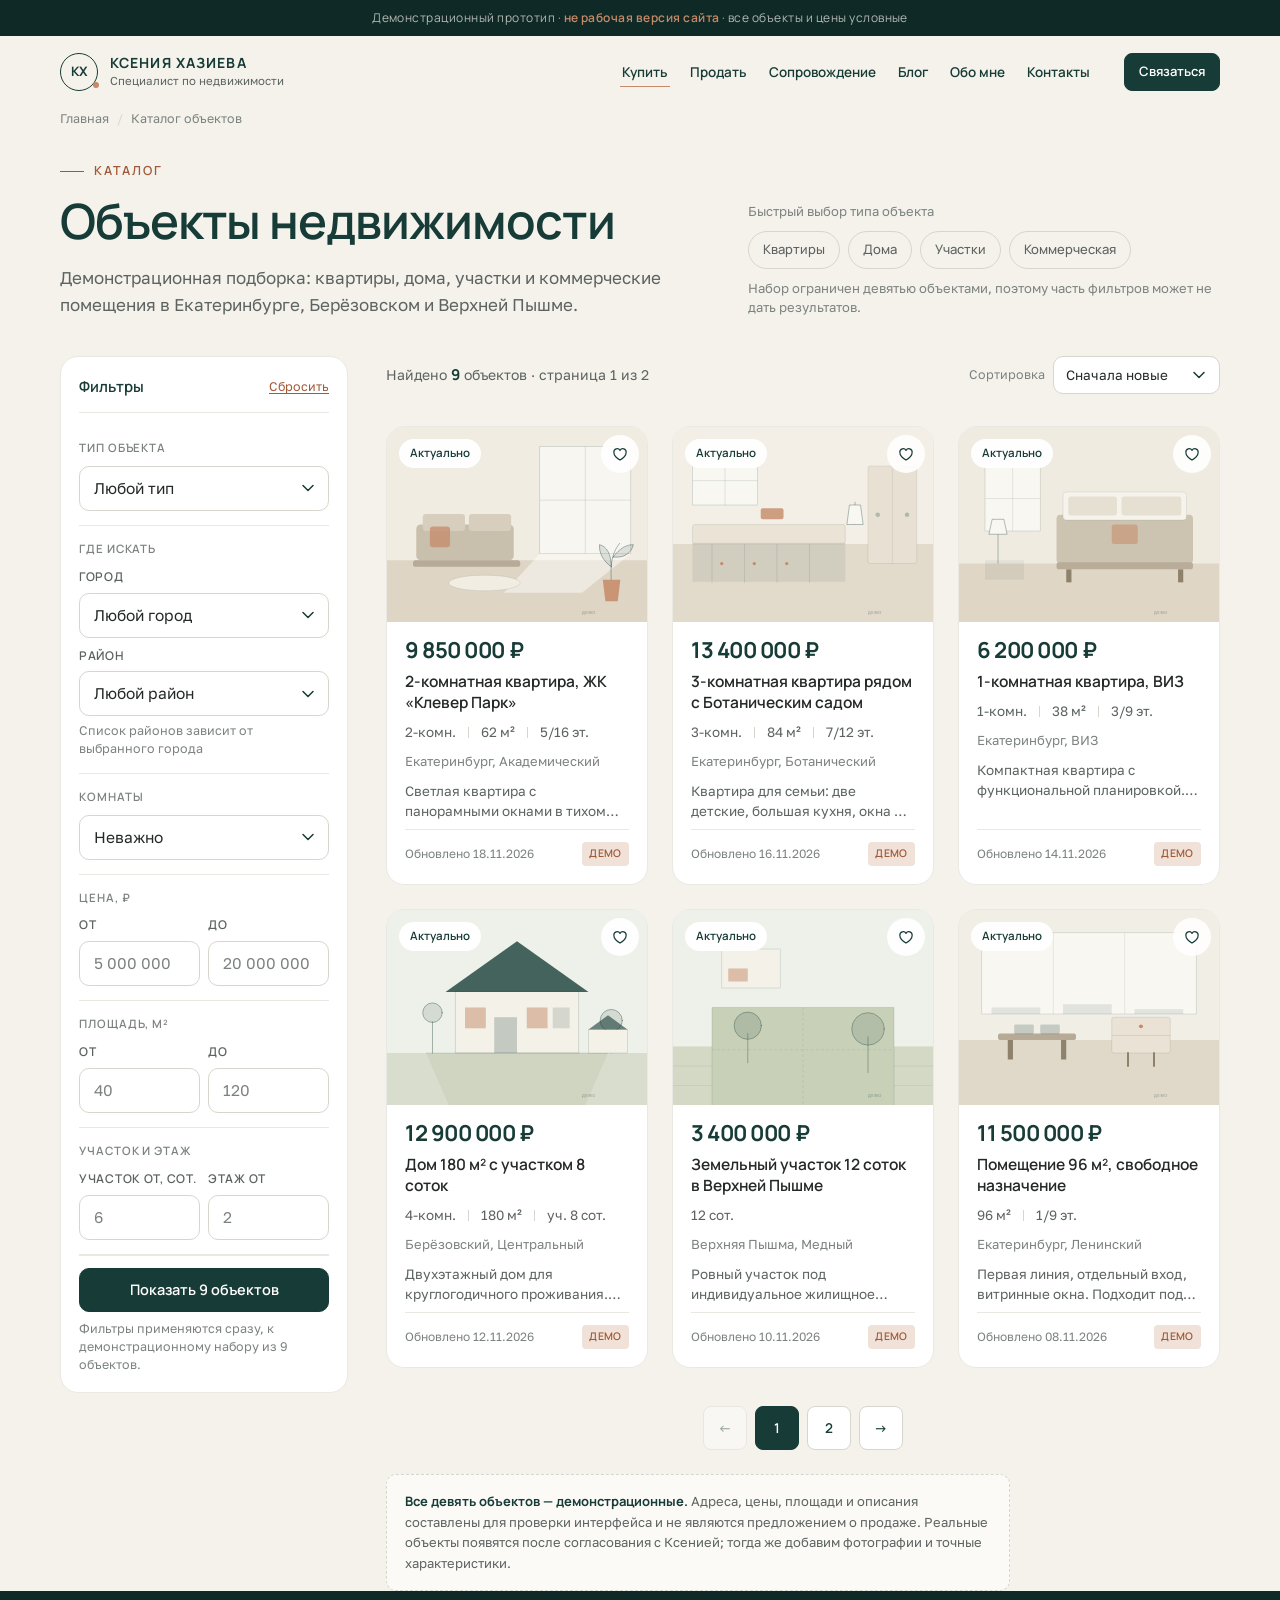
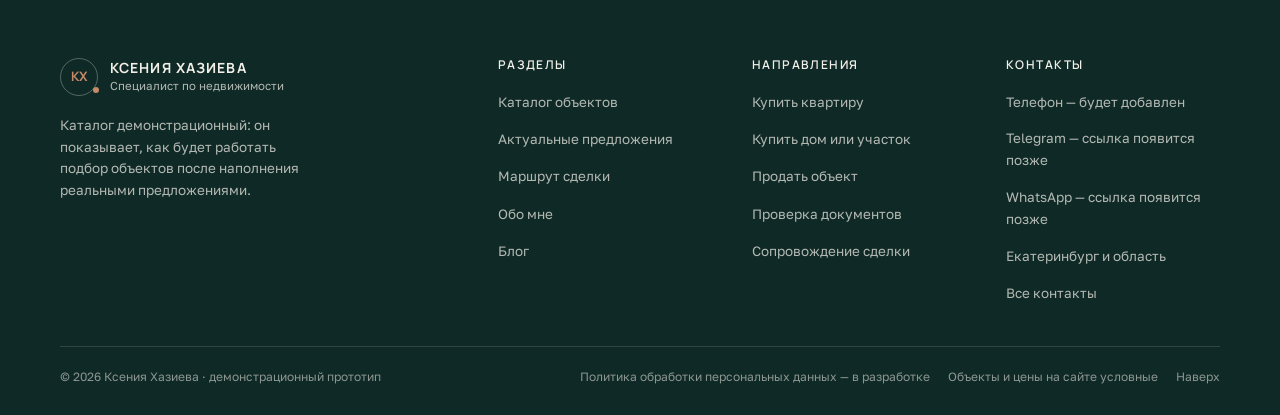
==== prototype/catalog.html @ dd0fcff7 "Add files via upload" ====
<!DOCTYPE html>
<html lang="ru">
<head>
  <meta charset="utf-8">
  <meta name="viewport" content="width=device-width, initial-scale=1">
  <meta name="robots" content="noindex, nofollow">
  <title>Каталог объектов — Ксения Хазиева | Демонстрационный прототип</title>
  <meta name="description" content="Демонстрационный каталог объектов недвижимости в Екатеринбурге и области: фильтры по типу, городу, району, комнатам, цене и площади. Все объекты — примеры.">
  <meta name="theme-color" content="#173B36">
  <link rel="preconnect" href="https://fonts.googleapis.com">
  <link rel="preconnect" href="https://fonts.gstatic.com" crossorigin>
  <link href="https://fonts.googleapis.com/css2?family=Golos+Text:wght@400;500;600&family=Manrope:wght@500;600;700;800&display=swap" rel="stylesheet">
  <link rel="stylesheet" href="assets/css/tokens.css">
  <link rel="stylesheet" href="assets/css/site.css">
</head>
<body>
  <a class="skip-link" href="#main">Перейти к содержимому</a>

  <div class="proto-bar">
    Демонстрационный прототип · <strong>не рабочая версия сайта</strong> · все объекты и цены условные
  </div>

  <header class="site-header" data-header>
    <div class="container header__inner">
      <a class="brand" href="index.html" aria-label="Ксения Хазиева — на главную">
        <span class="brand__mark" aria-hidden="true">КХ</span>
        <span>
          <span class="brand__name">Ксения Хазиева</span>
          <span class="brand__role">Специалист по недвижимости</span>
        </span>
      </a>

      <nav class="nav" aria-label="Основная навигация">
        <a class="nav__link" href="catalog.html" aria-current="page">Купить</a>
        <a class="nav__link" href="index.html#sell">Продать</a>
        <a class="nav__link" href="index.html#route">Сопровождение</a>
        <a class="nav__link" href="index.html#blog">Блог</a>
        <a class="nav__link" href="index.html#about">Обо мне</a>
        <a class="nav__link" href="index.html#contacts">Контакты</a>
      </nav>

      <div class="header__actions">
        <button class="btn btn--sm" type="button" data-open-dialog="dialog-consult">Связаться</button>
        <button class="icon-btn burger" type="button" data-open-menu aria-expanded="false"
                aria-controls="mobile-menu" aria-label="Открыть меню">
          <span class="burger__lines" aria-hidden="true"><span></span><span></span><span></span></span>
        </button>
      </div>
    </div>
  </header>

  <main id="main">
    <div class="container">
      <nav aria-label="Хлебные крошки">
        <ol class="breadcrumbs">
          <li><a href="index.html">Главная</a></li>
          <li><span aria-current="page">Каталог объектов</span></li>
        </ol>
      </nav>

      <div class="page-head" id="catalog-top">
        <div class="page-head__grid">
          <div>
            <p class="kicker">Каталог</p>
            <h1 class="h1 page-head__title">Объекты недвижимости</h1>
            <p class="lead" style="margin-top: 16px;">
              Демонстрационная подборка: квартиры, дома, участки и коммерческие помещения
              в Екатеринбурге, Берёзовском и Верхней Пышме.
            </p>
          </div>

          <div class="page-head__aside">
            <p class="tiny">Быстрый выбор типа объекта</p>
            <div class="city-chips">
              <button class="chip" type="button" data-quick-type="apartment" aria-pressed="false">Квартиры</button>
              <button class="chip" type="button" data-quick-type="house" aria-pressed="false">Дома</button>
              <button class="chip" type="button" data-quick-type="land" aria-pressed="false">Участки</button>
              <button class="chip" type="button" data-quick-type="commercial" aria-pressed="false">Коммерческая</button>
            </div>
            <p class="tiny">
              Набор ограничен девятью объектами, поэтому часть фильтров может не дать результатов.
            </p>
          </div>
        </div>
      </div>

      <div class="catalog">
        <dialog class="filters" id="filters" aria-labelledby="filters-title">
          <div class="filters__head">
            <p class="filters__title" id="filters-title">Фильтры</p>
            <div class="row-16" style="gap: 12px;">
              <button class="filters__reset" type="button" data-reset-filters>Сбросить</button>
              <button class="icon-btn filters-toggle" type="button" data-close-filters
                      aria-label="Закрыть фильтры">
                <span data-icon="close"></span>
              </button>
            </div>
          </div>

          <div class="filters__group" role="group" aria-labelledby="f-group-type">
            <p class="filters__legend" id="f-group-type">Тип объекта</p>
            <div class="field">
              <label class="field__label sr-only" for="f-type">Тип объекта</label>
              <select class="field__control" id="f-type" name="type">
                <option value="">Любой тип</option>
                <option value="apartment">Квартира</option>
                <option value="house">Дом, коттедж</option>
                <option value="land">Земельный участок</option>
                <option value="commercial">Коммерческая</option>
              </select>
            </div>
          </div>

          <div class="filters__group" role="group" aria-labelledby="f-group-place">
            <p class="filters__legend" id="f-group-place">Где искать</p>
            <div class="field">
              <label class="field__label" for="f-city">Город</label>
              <select class="field__control" id="f-city" name="city">
                <option value="">Любой город</option>
                <option value="ekb">Екатеринбург</option>
                <option value="berez">Берёзовский</option>
                <option value="vpyshma">Верхняя Пышма</option>
              </select>
            </div>
            <div class="field">
              <label class="field__label" for="f-district">Район</label>
              <select class="field__control" id="f-district" name="district">
                <option value="">Любой район</option>
                <option value="Академический">Академический</option>
                <option value="Ботанический">Ботанический</option>
                <option value="ВИЗ">ВИЗ</option>
                <option value="Октябрьский">Октябрьский</option>
                <option value="Чкаловский">Чкаловский</option>
              </select>
              <p class="field__hint">Список районов зависит от выбранного города</p>
            </div>
          </div>

          <div class="filters__group" role="group" aria-labelledby="f-group-rooms">
            <p class="filters__legend" id="f-group-rooms">Комнаты</p>
            <div class="field">
              <label class="field__label sr-only" for="f-rooms">Количество комнат</label>
              <select class="field__control" id="f-rooms" name="rooms">
                <option value="">Неважно</option>
                <option value="1">1 комната</option>
                <option value="2">2 комнаты</option>
                <option value="3">3 комнаты</option>
                <option value="4+">4 и больше</option>
              </select>
            </div>
          </div>

          <div class="filters__group" role="group" aria-labelledby="f-group-price">
            <p class="filters__legend" id="f-group-price">Цена, ₽</p>
            <div class="filters__row">
              <div class="field">
                <label class="field__label" for="f-price-min">От</label>
                <input class="field__control" id="f-price-min" name="price-min" type="text"
                       inputmode="numeric" placeholder="5 000 000" autocomplete="off">
              </div>
              <div class="field">
                <label class="field__label" for="f-price-max">До</label>
                <input class="field__control" id="f-price-max" name="price-max" type="text"
                       inputmode="numeric" placeholder="20 000 000" autocomplete="off">
              </div>
            </div>
          </div>

          <div class="filters__group" role="group" aria-labelledby="f-group-area">
            <p class="filters__legend" id="f-group-area">Площадь, м²</p>
            <div class="filters__row">
              <div class="field">
                <label class="field__label" for="f-area-min">От</label>
                <input class="field__control" id="f-area-min" name="area-min" type="text"
                       inputmode="numeric" placeholder="40" autocomplete="off">
              </div>
              <div class="field">
                <label class="field__label" for="f-area-max">До</label>
                <input class="field__control" id="f-area-max" name="area-max" type="text"
                       inputmode="numeric" placeholder="120" autocomplete="off">
              </div>
            </div>
          </div>

          <div class="filters__group" role="group" aria-labelledby="f-group-extra">
            <p class="filters__legend" id="f-group-extra">Участок и этаж</p>
            <div class="filters__row">
              <div class="field">
                <label class="field__label" for="f-plot-min">Участок от, сот.</label>
                <input class="field__control" id="f-plot-min" name="plot-min" type="text"
                       inputmode="numeric" placeholder="6" autocomplete="off">
              </div>
              <div class="field">
                <label class="field__label" for="f-floor-min">Этаж от</label>
                <input class="field__control" id="f-floor-min" name="floor-min" type="text"
                       inputmode="numeric" placeholder="2" autocomplete="off">
              </div>
            </div>
          </div>

          <div class="filters__foot">
            <button class="btn btn--block" type="button" id="filters-submit">Показать объекты</button>
            <p class="field__hint">
              Фильтры применяются сразу, к демонстрационному набору из 9 объектов.
            </p>
          </div>
        </dialog>

        <div>
          <div class="results-bar">
            <p class="results-bar__count" id="catalog-count" role="status" aria-live="polite">
              Подбираем объекты по демонстрационной базе
            </p>
            <div class="results-bar__tools">
              <button class="btn btn--ghost btn--sm filters-toggle" type="button" data-open-filters>
                <span data-icon="sliders"></span>
                Фильтры
              </button>
              <div class="sort">
                <label for="catalog-sort">Сортировка</label>
                <select class="field__control" id="catalog-sort">
                  <option value="new">Сначала новые</option>
                  <option value="cheap">Сначала дешевле</option>
                  <option value="expensive">Сначала дороже</option>
                  <option value="area">По площади</option>
                </select>
              </div>
            </div>
          </div>

          <div class="active-filters" id="active-filters" hidden></div>

          <noscript>
            <p class="catalog-note" style="margin-top: 0; margin-bottom: var(--sp-4);">
              Для фильтров, сортировки, пагинации и избранного нужен JavaScript:
              без него подборка объектов не отображается. Демонстрационные объекты
              перечислены в разделе «Актуальные предложения» на главной странице.
            </p>
          </noscript>

          <div class="catalog__grid" id="catalog-grid"></div>

          <nav class="pagination" id="catalog-pagination" aria-label="Страницы каталога" hidden></nav>

          <p class="catalog-note">
            <strong>Все девять объектов — демонстрационные.</strong>
            Адреса, цены, площади и описания составлены для проверки интерфейса и не являются
            предложением о продаже. Реальные объекты появятся после согласования с Ксенией;
            тогда же добавим фотографии и точные характеристики.
          </p>
        </div>
      </div>
    </div>
  </main>

  <footer class="site-footer">
    <div class="container">
      <div class="footer__grid">
        <div class="footer__brand">
          <a class="brand" href="index.html" aria-label="Ксения Хазиева — на главную">
            <span class="brand__mark" aria-hidden="true">КХ</span>
            <span>
              <span class="brand__name">Ксения Хазиева</span>
              <span class="brand__role">Специалист по недвижимости</span>
            </span>
          </a>
          <p class="footer__tagline">
            Каталог демонстрационный: он показывает, как будет работать подбор
            объектов после наполнения реальными предложениями.
          </p>
        </div>

        <div>
          <p class="footer__title">Разделы</p>
          <ul class="footer__list">
            <li><a href="catalog.html">Каталог объектов</a></li>
            <li><a href="index.html#actual">Актуальные предложения</a></li>
            <li><a href="index.html#route">Маршрут сделки</a></li>
            <li><a href="index.html#about">Обо мне</a></li>
            <li><a href="index.html#blog">Блог</a></li>
          </ul>
        </div>

        <div>
          <p class="footer__title">Направления</p>
          <ul class="footer__list">
            <li><a href="catalog.html">Купить квартиру</a></li>
            <li><a href="catalog.html">Купить дом или участок</a></li>
            <li><a href="index.html#sell">Продать объект</a></li>
            <li><a href="index.html#route">Проверка документов</a></li>
            <li><a href="index.html#route">Сопровождение сделки</a></li>
          </ul>
        </div>

        <div>
          <p class="footer__title">Контакты</p>
          <ul class="footer__list">
            <li><span>Телефон — будет добавлен</span></li>
            <li><span>Telegram — ссылка появится позже</span></li>
            <li><span>WhatsApp — ссылка появится позже</span></li>
            <li><span>Екатеринбург и область</span></li>
            <li><a href="index.html#contacts">Все контакты</a></li>
          </ul>
        </div>
      </div>

      <div class="footer__bottom">
        <p>© 2026 Ксения Хазиева · демонстрационный прототип</p>
        <div class="footer__legal">
          <span>Политика обработки персональных данных — в разработке</span>
          <span>Объекты и цены на сайте условные</span>
          <a href="#main">Наверх</a>
        </div>
      </div>
    </div>
  </footer>

  <div class="drawer" id="mobile-menu" hidden>
    <div class="drawer__head">
      <a class="brand" href="index.html" aria-label="Ксения Хазиева — на главную">
        <span class="brand__mark" aria-hidden="true">КХ</span>
        <span>
          <span class="brand__name">Ксения Хазиева</span>
          <span class="brand__role">Специалист по недвижимости</span>
        </span>
      </a>
      <button class="icon-btn" type="button" data-close-menu aria-label="Закрыть меню">
        <span data-icon="close"></span>
      </button>
    </div>

    <nav class="drawer__nav" aria-label="Меню на телефоне">
      <a class="drawer__link" href="catalog.html" aria-current="page">Купить</a>
      <a class="drawer__link" href="index.html#sell">Продать</a>
      <a class="drawer__link" href="index.html#route">Сопровождение</a>
      <a class="drawer__link" href="index.html#blog">Блог</a>
      <a class="drawer__link" href="index.html#about">Обо мне</a>
      <a class="drawer__link" href="index.html#contacts">Контакты</a>
    </nav>

    <div class="drawer__foot">
      <button class="btn btn--block" type="button" data-open-dialog="dialog-consult">
        Оставить заявку
      </button>
      <p class="drawer__note">Демонстрационный прототип · заявки не отправляются</p>
    </div>
  </div>

  <dialog class="dialog" id="dialog-consult" aria-labelledby="catalog-dialog-title">
    <div class="dialog__panel">
      <div class="dialog__head">
        <div>
          <p class="kicker">Заявка</p>
          <h2 class="h3" id="catalog-dialog-title">Помочь с подбором?</h2>
        </div>
        <button class="icon-btn dialog__close" type="button" data-close-dialog aria-label="Закрыть окно">
          <span data-icon="close"></span>
        </button>
      </div>

      <form class="dialog__body" data-demo-form>
        <div class="field">
          <label class="field__label" for="c-name">Как к вам обращаться</label>
          <input class="field__control" id="c-name" name="name" type="text"
                 minlength="2" required placeholder="Имя" autocomplete="given-name">
          <p class="field__error" hidden></p>
        </div>

        <div class="field">
          <label class="field__label" for="c-phone">Телефон</label>
          <input class="field__control" id="c-phone" name="phone" type="tel"
                 required placeholder="+7 (___) ___-__-__" autocomplete="tel">
          <p class="field__error" hidden></p>
        </div>

        <div class="field">
          <label class="field__label" for="c-message">Запрос по объекту</label>
          <textarea class="field__control" id="c-message" name="message" style="min-height: 84px;"
                    placeholder="Например: расскажите подробнее про объект L-104"></textarea>
        </div>

        <div class="field">
          <label class="checkbox">
            <input type="checkbox" name="consent" required>
            <span>Согласен(-на) на обработку персональных данных. В рабочей версии здесь появится ссылка на политику обработки.</span>
          </label>
          <p class="field__error" hidden></p>
        </div>

        <div class="form-result" data-form-result hidden></div>

        <div class="dialog__foot">
          <button class="btn" type="submit">Отправить заявку</button>
          <button class="btn btn--ghost" type="button" data-close-dialog>Отмена</button>
        </div>

        <p class="tiny">
          Демонстрационная форма: данные не отправляются и не сохраняются,
          проверка полей работает только в браузере.
        </p>
      </form>
    </div>
  </dialog>

  <div class="toast" id="toast" role="status" aria-live="polite"></div>

  <script src="assets/js/data.js" defer></script>
  <script src="assets/js/icons.js" defer></script>
  <script src="assets/js/app.js" defer></script>
</body>
</html>
---- prototype/assets/css/tokens.css ----
/* =============================================================================
   ДИЗАЙН-ТОКЕНЫ — персональный сайт Ксении Хазиевой
   Единственный источник значений для цвета, типографики, ритма, радиусов,
   теней и движения. Компоненты (site.css) не содержат «магических» значений.
   ========================================================================== */
:root {
  /* ---------- Палитра: бренд ---------- */
  --c-green-900: #0f2a26;
  --c-green-800: #173b36;      /* навигация, заголовки, основные кнопки */
  --c-green-700: #1e4a43;
  --c-green-600: #2c5f56;      /* hover на тёмном */
  --c-milk: #f5f2ec;           /* основной фон */
  --c-white: #ffffff;
  --c-surface: #fbfaf7;        /* альтернативная поверхность */
  --c-terracotta: #c68a68;     /* акцент-графика, крупные цифры, маркеры */
  --c-terracotta-ink: #a05a38; /* акцентный ТЕКСТ (AA 4.5:1) */
  --c-terracotta-soft: #f0e2d8;/* подложка акцента */
  --c-graphite: #242927;       /* основной текст */

  /* ---------- Текст ---------- */
  --c-text: var(--c-graphite);
  --c-text-muted: #5c6360;
  --c-text-soft: #7c837f;
  --c-text-on-dark: #f2efe9;
  --c-text-on-dark-muted: rgba(242, 239, 233, 0.72);

  /* ---------- Линии и служебные ---------- */
  --c-line: #e9e8e3;
  --c-line-strong: #d7d5cc;
  --c-success: #2f6b52;
  --c-success-soft: #e4efe9;
  --c-warning: #8a6516;
  --c-warning-soft: #f6edd9;
  --c-danger: #a4322b;
  --c-danger-soft: #f6e3e0;
  --c-info-soft: #e8eeec;

  /* ---------- Прозрачные слои ---------- */
  --c-green-a08: rgba(23, 59, 54, 0.08);
  --c-green-a14: rgba(23, 59, 54, 0.14);
  --c-green-a60: rgba(23, 59, 54, 0.6);
  --overlay: rgba(15, 42, 38, 0.55);
  --overlay-soft: rgba(15, 42, 38, 0.28);

  /* ---------- Типографика ---------- */
  --font-display: "Manrope", "Segoe UI", system-ui, -apple-system, sans-serif;
  --font-text: "Golos Text", "Segoe UI", system-ui, -apple-system, sans-serif;

  --fs-display: clamp(36px, 5.2vw, 66px);
  --fs-h1: clamp(32px, 3.8vw, 52px);
  --fs-h2: clamp(26px, 3.1vw, 42px);
  --fs-h3: clamp(19px, 1.9vw, 25px);
  --fs-h4: clamp(17px, 1.3vw, 19px);
  --fs-lead: clamp(17px, 1.25vw, 20px);
  --fs-body: 17px;
  --fs-sm: 15px;
  --fs-xs: 13px;
  --fs-kicker: 12.5px;

  --lh-tight: 1.06;
  --lh-heading: 1.16;
  --lh-snug: 1.35;
  --lh-body: 1.65;

  --ls-display: -0.03em;
  --ls-heading: -0.02em;
  --ls-kicker: 0.14em;
  --ls-brand: 0.08em;

  /* ---------- Ритм (шаг 4px) ---------- */
  --sp-1: 4px;
  --sp-2: 8px;
  --sp-3: 12px;
  --sp-4: 16px;
  --sp-5: 20px;
  --sp-6: 24px;
  --sp-8: 32px;
  --sp-10: 40px;
  --sp-12: 48px;
  --sp-16: 64px;
  --sp-20: 80px;
  --sp-24: 96px;

  --section-y: clamp(64px, 7.5vw, 120px);
  --gap-grid: clamp(16px, 2vw, 24px);
  --container-max: 1240px;
  --container-pad: clamp(20px, 5vw, 40px);
  --measure: 62ch;

  /* ---------- Радиусы ---------- */
  --r-xs: 4px;
  --r-sm: 8px;
  --r-md: 10px;
  --r-lg: 18px;
  --r-xl: 28px;
  --r-pill: 999px;

  /* ---------- Тени ---------- */
  --shadow-float: 0 24px 64px -36px rgba(23, 59, 54, 0.35);
  --shadow-card: 0 2px 0 0 var(--c-line);
  --shadow-dialog: 0 40px 120px -48px rgba(15, 42, 38, 0.55);

  /* ---------- Движение ---------- */
  --ease: cubic-bezier(0.22, 0.61, 0.36, 1);
  --dur-fast: 160ms;
  --dur-base: 240ms;
  --dur-slow: 420ms;

  /* ---------- Слои ---------- */
  --z-header: 100;
  --z-drawer: 200;
  --z-dialog: 300;
  --z-toast: 400;

  /* ---------- Служебное ---------- */
  --tap: 44px;
  --focus-ring: 0 0 0 2px var(--c-milk), 0 0 0 4px var(--c-terracotta-ink);
  --header-h: 72px;
}

/* Тёмная «зелёная» поверхность: локальное переопределение токенов,
   чтобы компоненты внутри автоматически получали верные цвета. */
.on-dark {
  --c-text: var(--c-text-on-dark);
  --c-text-muted: var(--c-text-on-dark-muted);
  --c-text-soft: rgba(242, 239, 233, 0.55);
  --c-line: rgba(242, 239, 233, 0.16);
  --c-line-strong: rgba(242, 239, 233, 0.28);
  --c-white: #173b36;
  --c-surface: #123230;
  --c-terracotta-ink: #e0a986;
  color: var(--c-text-on-dark);
}

@media (max-width: 860px) {
  :root {
    --header-h: 64px;
  }
}
---- prototype/assets/css/site.css ----
/* =============================================================================
   SITE — базовый слой, типографика, раскладка, хедер
   ========================================================================== */

*, *::before, *::after { box-sizing: border-box; }

html {
  -webkit-text-size-adjust: 100%;
  scroll-behavior: smooth;
  scroll-padding-top: calc(var(--header-h) + 24px);
}

body {
  margin: 0;
  font-family: var(--font-text);
  font-size: var(--fs-body);
  line-height: var(--lh-body);
  color: var(--c-text);
  background: var(--c-milk);
  -webkit-font-smoothing: antialiased;
  text-rendering: optimizeLegibility;
  overflow-x: hidden;
}

body.is-locked { overflow: hidden; }

img, svg, video { display: block; max-width: 100%; }
img { height: auto; }
figure { margin: 0; }

h1, h2, h3, h4, p, ul, ol, dl, blockquote { margin: 0; }
ul[class], ol[class] { list-style: none; padding: 0; }

a { color: inherit; text-decoration: none; }
button, input, select, textarea { font: inherit; color: inherit; }
button { background: none; border: 0; padding: 0; cursor: pointer; }
fieldset { margin: 0; padding: 0; border: 0; }
hr { border: 0; height: 1px; background: var(--c-line); margin: 0; }

:focus-visible {
  outline: none;
  box-shadow: var(--focus-ring);
  border-radius: var(--r-xs);
}

::selection { background: var(--c-terracotta-soft); color: var(--c-green-900); }

.sr-only {
  position: absolute; width: 1px; height: 1px;
  padding: 0; margin: -1px; overflow: hidden;
  clip: rect(0 0 0 0); clip-path: inset(50%); white-space: nowrap;
}

.skip-link {
  position: absolute; left: 16px; top: -100px; z-index: var(--z-toast);
  background: var(--c-green-800); color: var(--c-white);
  padding: 12px 20px; border-radius: var(--r-md);
  transition: top var(--dur-fast) var(--ease);
}
.skip-link:focus { top: 16px; }

/* ---------- Служебная полоса прототипа ---------- */
.proto-bar {
  background: var(--c-green-900);
  color: var(--c-text-on-dark-muted);
  font-family: var(--font-display);
  font-size: 12px;
  letter-spacing: 0.04em;
  padding: 8px var(--container-pad);
  text-align: center;
}
.proto-bar strong { color: var(--c-terracotta); font-weight: 600; }

/* ---------- Типографика ---------- */
.display, .h1, .h2, .h3, .h4 {
  font-family: var(--font-display);
  font-weight: 600;
  color: var(--c-green-800);
  text-wrap: balance;
}
.display {
  font-size: var(--fs-display);
  line-height: var(--lh-tight);
  letter-spacing: var(--ls-display);
}
.h1 { font-size: var(--fs-h1); line-height: 1.1; letter-spacing: var(--ls-heading); }
.h2 { font-size: var(--fs-h2); line-height: var(--lh-heading); letter-spacing: var(--ls-heading); }
.h3 { font-size: var(--fs-h3); line-height: var(--lh-snug); letter-spacing: -0.01em; }
.h4 { font-size: var(--fs-h4); line-height: 1.4; letter-spacing: -0.005em; }

.display em, .h1 em, .h2 em { font-style: normal; color: var(--c-terracotta-ink); }
.on-dark .display, .on-dark .h1, .on-dark .h2, .on-dark .h3, .on-dark .h4 { color: var(--c-text-on-dark); }
.on-dark .display em, .on-dark .h1 em, .on-dark .h2 em { color: var(--c-terracotta); }

.lead {
  font-size: var(--fs-lead);
  line-height: 1.6;
  color: var(--c-text-muted);
  max-width: var(--measure);
}
.body-text { max-width: var(--measure); }
.measure { max-width: var(--measure); }
.muted { color: var(--c-text-muted); }
.small { font-size: var(--fs-sm); line-height: 1.55; }
.tiny { font-size: var(--fs-xs); line-height: 1.5; color: var(--c-text-soft); }

.kicker {
  font-family: var(--font-display);
  font-size: var(--fs-kicker);
  font-weight: 600;
  letter-spacing: var(--ls-kicker);
  text-transform: uppercase;
  color: var(--c-terracotta-ink);
  display: flex;
  align-items: center;
  gap: 10px;
}
.kicker::before {
  content: "";
  width: 24px; height: 1px;
  background: currentColor;
  flex: none;
}
.on-dark .kicker { color: var(--c-terracotta); }

.text-link {
  display: inline-flex;
  align-items: center;
  gap: 8px;
  font-family: var(--font-display);
  font-weight: 600;
  font-size: var(--fs-sm);
  color: var(--c-green-800);
  border-bottom: 1px solid var(--c-green-a14);
  padding-bottom: 2px;
  transition: border-color var(--dur-fast) var(--ease), color var(--dur-fast) var(--ease);
}
.text-link:hover { color: var(--c-terracotta-ink); border-color: var(--c-terracotta); }
.text-link::after { content: "→"; transition: transform var(--dur-fast) var(--ease); }
.text-link:hover::after { transform: translateX(3px); }
.on-dark .text-link { color: var(--c-terracotta); border-color: rgba(198, 138, 104, 0.4); }

/* ---------- Раскладка ---------- */
.container {
  width: 100%;
  max-width: var(--container-max);
  margin-inline: auto;
  padding-inline: var(--container-pad);
}

.section { padding-block: var(--section-y); }
.section--tight { padding-block: clamp(48px, 5vw, 72px); }
.section--surface { background: var(--c-surface); }
.section--dark { background: var(--c-green-800); }
.section--dark .lead { color: var(--c-text-on-dark-muted); }
.section--hairline { border-top: 1px solid var(--c-line); }

.section__head {
  display: grid;
  grid-template-columns: minmax(0, 1fr) minmax(0, 0.8fr);
  gap: var(--sp-6) var(--sp-12);
  align-items: end;
  margin-bottom: clamp(32px, 3.6vw, 56px);
}
.section__head--center {
  grid-template-columns: minmax(0, 1fr);
  justify-items: center;
  text-align: center;
}
.section__head--center .lead { margin-inline: auto; }
.section__head .head-aside { justify-self: end; }

.grid { display: grid; gap: var(--gap-grid); }
.grid--2 { grid-template-columns: repeat(2, minmax(0, 1fr)); }
.grid--3 { grid-template-columns: repeat(3, minmax(0, 1fr)); }
.grid--4 { grid-template-columns: repeat(4, minmax(0, 1fr)); }

.stack-6 { display: grid; gap: var(--sp-2); }
.stack-10 { display: grid; gap: 10px; }
.stack-16 { display: grid; gap: var(--sp-4); }
.stack-24 { display: grid; gap: var(--sp-6); }
.row-16 { display: flex; flex-wrap: wrap; gap: var(--sp-4); align-items: center; }

/* ---------- Хедер ---------- */
.site-header {
  position: sticky;
  top: 0;
  z-index: var(--z-header);
  background: rgba(245, 242, 236, 0.92);
  backdrop-filter: saturate(140%) blur(10px);
  border-bottom: 1px solid transparent;
  transition: border-color var(--dur-base) var(--ease), box-shadow var(--dur-base) var(--ease);
}
.site-header.is-stuck {
  border-bottom-color: var(--c-line);
  box-shadow: 0 10px 30px -24px rgba(23, 59, 54, 0.5);
}

.header__inner {
  min-height: var(--header-h);
  display: flex;
  align-items: center;
  gap: var(--sp-6);
}

.brand { display: flex; align-items: center; gap: 12px; min-height: var(--tap); }
.brand__mark {
  width: 38px; height: 38px;
  flex: none;
  display: grid; place-items: center;
  border: 1px solid var(--c-green-800);
  border-radius: 50%;
  font-family: var(--font-display);
  font-size: 13px; font-weight: 700;
  color: var(--c-green-800);
  position: relative;
}
.brand__mark::after {
  content: "";
  position: absolute;
  right: -2px; bottom: 2px;
  width: 6px; height: 6px;
  border-radius: 50%;
  background: var(--c-terracotta);
}
.brand__name {
  display: block;
  font-family: var(--font-display);
  font-size: 14px;
  font-weight: 700;
  letter-spacing: var(--ls-brand);
  text-transform: uppercase;
  color: var(--c-green-800);
  line-height: 1.2;
}
.brand__role {
  display: block;
  font-size: 11.5px;
  color: var(--c-text-muted);
  line-height: 1.3;
  margin-top: 2px;
}

.nav { display: flex; align-items: center; gap: clamp(10px, 1.4vw, 22px); margin-left: auto; }
.nav__link {
  font-family: var(--font-display);
  font-size: 13.5px;
  font-weight: 600;
  color: var(--c-green-800);
  padding: 10px 2px;
  position: relative;
  white-space: nowrap;
}
.nav__link::after {
  content: "";
  position: absolute;
  left: 0; right: 0; bottom: 6px;
  height: 1px;
  background: var(--c-terracotta);
  transform: scaleX(0);
  transform-origin: left;
  transition: transform var(--dur-base) var(--ease);
}
.nav__link:hover::after, .nav__link[aria-current="page"]::after { transform: scaleX(1); }

.header__actions { display: flex; align-items: center; gap: 10px; margin-left: var(--sp-2); }
.burger { display: none; }

/* ---------- Кнопки ---------- */
.btn {
  --btn-bg: var(--c-green-800);
  --btn-fg: var(--c-white);
  --btn-bd: var(--c-green-800);
  display: inline-flex;
  align-items: center;
  justify-content: center;
  gap: 10px;
  min-height: var(--tap);
  padding: 12px 22px;
  border: 1px solid var(--btn-bd);
  border-radius: var(--r-md);
  background: var(--btn-bg);
  color: var(--btn-fg);
  font-family: var(--font-display);
  font-size: 14.5px;
  font-weight: 600;
  line-height: 1.2;
  text-align: center;
  transition: background var(--dur-fast) var(--ease), color var(--dur-fast) var(--ease),
              border-color var(--dur-fast) var(--ease), transform var(--dur-fast) var(--ease);
}
.btn:hover { --btn-bg: var(--c-green-700); --btn-bd: var(--c-green-700); }
.btn:active { transform: translateY(1px); }
.btn--outline { --btn-bg: transparent; --btn-fg: var(--c-green-800); --btn-bd: var(--c-green-800); }
.btn--outline:hover { --btn-bg: var(--c-green-800); --btn-fg: var(--c-white); }
.btn--ghost { --btn-bg: transparent; --btn-fg: var(--c-green-800); --btn-bd: var(--c-line-strong); }
.btn--ghost:hover { --btn-bg: var(--c-white); --btn-bd: var(--c-green-800); }
.btn--accent { --btn-bg: var(--c-terracotta); --btn-fg: var(--c-green-900); --btn-bd: var(--c-terracotta); }
.btn--accent:hover { --btn-bg: #d29a78; --btn-bd: #d29a78; }
.btn--sm { min-height: 38px; padding: 8px 14px; font-size: 13px; border-radius: var(--r-sm); }
.btn--lg { min-height: 54px; padding: 16px 30px; font-size: 15.5px; }
.btn--block { width: 100%; }
.btn[disabled], .btn[aria-disabled="true"] { opacity: 0.45; cursor: not-allowed; }
.btn--ghost[disabled]:hover { --btn-bg: transparent; --btn-bd: var(--c-line-strong); }

.on-dark .btn--outline { --btn-fg: var(--c-text-on-dark); --btn-bd: rgba(242, 239, 233, 0.4); }
.on-dark .btn--outline:hover { --btn-bg: var(--c-text-on-dark); --btn-fg: var(--c-green-900); --btn-bd: var(--c-text-on-dark); }

/* ---------- Чипы, метки, статусы ---------- */
.chip {
  display: inline-flex;
  align-items: center;
  gap: 6px;
  min-height: 36px;
  padding: 7px 14px;
  border: 1px solid var(--c-line-strong);
  border-radius: var(--r-pill);
  background: transparent;
  font-family: var(--font-display);
  font-size: 13px;
  font-weight: 500;
  color: var(--c-text-muted);
  transition: all var(--dur-fast) var(--ease);
}
.chip:hover { border-color: var(--c-green-800); color: var(--c-green-800); }
.chip[aria-pressed="true"], .chip.is-active {
  background: var(--c-green-800);
  border-color: var(--c-green-800);
  color: var(--c-white);
}

.tag {
  display: inline-flex;
  align-items: center;
  gap: 6px;
  padding: 4px 9px;
  border-radius: var(--r-xs);
  background: var(--c-info-soft);
  color: var(--c-green-800);
  font-family: var(--font-display);
  font-size: 11.5px;
  font-weight: 600;
  letter-spacing: 0.04em;
  text-transform: uppercase;
}
.tag--demo { background: var(--c-terracotta-soft); color: var(--c-terracotta-ink); }
.tag--muted { background: var(--c-line); color: var(--c-text-muted); }

.status {
  display: inline-flex;
  align-items: center;
  gap: 6px;
  padding: 5px 10px;
  border-radius: var(--r-pill);
  font-family: var(--font-display);
  font-size: 11.5px;
  font-weight: 600;
}
.status::before { content: ""; width: 6px; height: 6px; border-radius: 50%; background: currentColor; }
.status--active { background: var(--c-success-soft); color: var(--c-success); }
.status--review { background: var(--c-warning-soft); color: var(--c-warning); }
.status--sold { background: var(--c-line); color: var(--c-text-muted); }
.status--rejected { background: var(--c-danger-soft); color: var(--c-danger); }

/* ---------- Поля ввода ---------- */
/* align-content: start — иначе в высокой строке сетки auto-ряды растягиваются и поле без подсказки «съезжает» вниз */
.field { display: grid; gap: 6px; min-width: 0; align-content: start; }

.field__label {
  font-family: var(--font-display);
  font-size: 12px;
  font-weight: 600;
  letter-spacing: 0.06em;
  text-transform: uppercase;
  color: var(--c-text-muted);
}
.field__control {
  width: 100%;
  min-height: var(--tap);
  padding: 11px 14px;
  border: 1px solid var(--c-line-strong);
  border-radius: var(--r-md);
  background: var(--c-white);
  color: var(--c-text);
  font-size: 15.5px;
  line-height: 1.35;
  transition: border-color var(--dur-fast) var(--ease), box-shadow var(--dur-fast) var(--ease);
  appearance: none;
}
.field__control:hover { border-color: var(--c-green-a60); }
.field__control:focus {
  outline: none;
  border-color: var(--c-green-800);
  box-shadow: 0 0 0 3px var(--c-green-a08);
}
.field__control::placeholder { color: var(--c-text-soft); }
select.field__control {
  background-image: url("data:image/svg+xml,%3Csvg xmlns='http://www.w3.org/2000/svg' width='12' height='8' viewBox='0 0 12 8'%3E%3Cpath d='M1 1.5 6 6.5l5-5' fill='none' stroke='%23173B36' stroke-width='1.5' stroke-linecap='round' stroke-linejoin='round'/%3E%3C/svg%3E");
  background-repeat: no-repeat;
  background-position: right 14px center;
  padding-right: 36px;
  cursor: pointer;
}
textarea.field__control { min-height: 104px; resize: vertical; line-height: 1.55; }
.field__hint { font-size: 12.5px; color: var(--c-text-soft); line-height: 1.45; }
.field__error {
  display: none;
  font-size: 12.5px;
  color: var(--c-danger);
  line-height: 1.45;
}
.field.has-error .field__control { border-color: var(--c-danger); background: #fffaf9; }
.field.has-error .field__error { display: block; }
.field--inline-check { grid-auto-flow: column; justify-content: start; align-items: flex-start; gap: 10px; }
.checkbox {
  display: flex;
  align-items: flex-start;
  gap: 10px;
  font-size: 13.5px;
  line-height: 1.5;
  color: var(--c-text-muted);
  cursor: pointer;
}
.checkbox input { flex: none; width: 18px; height: 18px; margin-top: 2px; accent-color: var(--c-green-800); }
.checkbox a { color: var(--c-terracotta-ink); text-decoration: underline; text-underline-offset: 2px; }

.form-grid { display: grid; grid-template-columns: repeat(2, minmax(0, 1fr)); gap: var(--sp-4); }
.form-grid > .field--full { grid-column: 1 / -1; }

/* ---------- Первый экран ---------- */
.hero { padding-top: clamp(24px, 3vw, 44px); padding-bottom: clamp(40px, 5vw, 72px); }
.hero__grid {
  display: grid;
  grid-template-columns: minmax(0, 6.4fr) minmax(0, 5.6fr);
  gap: clamp(24px, 3vw, 48px);
  align-items: start;
}
.hero__content { padding-top: clamp(8px, 2vw, 32px); }
.hero__title { margin-top: var(--sp-4); }
.hero__title span { display: block; }
.hero__lead { margin-top: var(--sp-5); }
.hero__actions { display: flex; flex-wrap: wrap; gap: 12px; margin-top: var(--sp-8); }
.hero__facts {
  display: flex;
  flex-direction: column;
  align-items: flex-start;
  gap: 8px;
  margin-top: clamp(28px, 3vw, 44px);
  padding-top: var(--sp-5);
  border-top: 1px solid var(--c-line);
}
.hero__fact {
  font-size: 13px;
  color: var(--c-text-muted);
  display: flex;
  align-items: center;
  gap: 8px;
}
.hero__fact::before {
  content: "";
  width: 5px; height: 5px;
  border-radius: 50%;
  background: var(--c-terracotta);
  flex: none;
}

.hero__media { position: relative; }
/* Портрет «внахлёст» по верхнему левому углу рамки: подпись под изображением остаётся читаемой */
.hero__portrait {
  position: absolute;
  left: calc(-1 * clamp(0px, 2vw, 32px));
  top: calc(-1 * clamp(8px, 1.6vw, 20px));
  width: clamp(104px, 10.5vw, 144px);
  background: var(--c-white);
  padding: 8px 8px 10px;
  border-radius: var(--r-xs);
  box-shadow: var(--shadow-float);
  z-index: 2;
}
.hero__portrait img { border-radius: 2px; }
.hero__portrait figcaption {
  font-size: 11px;
  line-height: 1.35;
  color: var(--c-text-soft);
  margin-top: 6px;
  text-align: center;
}

/* «Паспарту» — изображение с молочной рамкой и подписью */
.figure { position: relative; }
.figure__frame {
  background: var(--c-white);
  padding: clamp(6px, 0.8vw, 10px);
  border-radius: var(--r-xs);
  overflow: hidden;
}
.figure__frame img { width: 100%; border-radius: 2px; }
.figure__caption {
  display: flex;
  align-items: center;
  gap: 8px;
  margin-top: 10px;
  font-size: var(--fs-xs);
  color: var(--c-text-soft);
}
.figure__caption::before {
  content: "";
  width: 18px; height: 1px;
  background: var(--c-terracotta);
  flex: none;
}
.figure--inset .figure__frame { background: var(--c-milk); }

/* ---------- Панель поиска ---------- */
.search-panel {
  background: var(--c-white);
  border: 1px solid var(--c-line);
  border-radius: var(--r-lg);
  padding: clamp(18px, 2.2vw, 28px);
  box-shadow: var(--shadow-float);
}
.search-panel__head {
  display: flex;
  flex-wrap: wrap;
  align-items: baseline;
  justify-content: space-between;
  gap: 8px 16px;
  margin-bottom: var(--sp-4);
}
.search-panel__title {
  font-family: var(--font-display);
  font-size: 17px;
  font-weight: 600;
  color: var(--c-green-800);
}
.search-panel__grid {
  display: grid;
  grid-template-columns: repeat(4, minmax(0, 1fr));
  gap: var(--sp-3);
}
.search-panel__foot {
  display: flex;
  flex-wrap: wrap;
  align-items: center;
  gap: 12px 16px;
  margin-top: var(--sp-5);
  padding-top: var(--sp-4);
  border-top: 1px solid var(--c-line);
}
.search-panel__result { font-size: 13.5px; color: var(--c-text-muted); }
.search-panel__result strong { color: var(--c-green-800); font-family: var(--font-display); }
.search-panel__foot .btn { margin-left: auto; }

/* ---------- Карточка объекта ---------- */
.listing {
  display: flex;
  flex-direction: column;
  background: var(--c-white);
  border: 1px solid var(--c-line);
  border-radius: var(--r-lg);
  overflow: hidden;
  transition: transform var(--dur-base) var(--ease), border-color var(--dur-base) var(--ease),
              box-shadow var(--dur-base) var(--ease);
}
.listing:hover {
  transform: translateY(-2px);
  border-color: var(--c-line-strong);
  box-shadow: 0 18px 40px -32px rgba(23, 59, 54, 0.55);
}
.listing__media { position: relative; aspect-ratio: 4 / 3; background: var(--c-line); overflow: hidden; }
.listing__media img { width: 100%; height: 100%; object-fit: cover; }
.listing__status {
  position: absolute;
  top: 12px; left: 12px;
  background: rgba(255, 255, 255, 0.94);
  backdrop-filter: blur(4px);
  border-radius: var(--r-pill);
  padding: 5px 11px;
  font-family: var(--font-display);
  font-size: 11.5px;
  font-weight: 600;
  color: var(--c-green-800);
}
.listing__fav {
  position: absolute;
  top: 8px; right: 8px;
  width: 38px; height: 38px;
  display: grid; place-items: center;
  border-radius: 50%;
  background: rgba(255, 255, 255, 0.9);
  color: var(--c-green-800);
  transition: background var(--dur-fast) var(--ease), color var(--dur-fast) var(--ease);
}
.listing__fav:hover { background: var(--c-white); }
.listing__fav svg { width: 18px; height: 18px; }
.listing__fav[aria-pressed="true"] { color: var(--c-terracotta-ink); }
.listing__fav[aria-pressed="true"] svg { fill: currentColor; }
.listing__body { padding: 16px 18px 18px; display: flex; flex-direction: column; gap: 8px; flex: 1; }
.listing__price {
  font-family: var(--font-display);
  font-size: 22px;
  font-weight: 700;
  color: var(--c-green-800);
  letter-spacing: -0.02em;
  line-height: 1.15;
}
.listing__price small { font-size: 13px; font-weight: 500; color: var(--c-text-muted); letter-spacing: 0; }
.listing__title {
  font-family: var(--font-display);
  font-size: 15.5px;
  font-weight: 600;
  line-height: 1.35;
  color: var(--c-text);
}
.listing__specs {
  display: flex;
  flex-wrap: wrap;
  gap: 4px 12px;
  font-size: 13.5px;
  color: var(--c-text-muted);
}
.listing__specs span { display: inline-flex; align-items: center; gap: 6px; }
.listing__specs span + span::before {
  content: "";
  width: 1px; height: 11px;
  background: var(--c-line-strong);
  margin-right: 6px;
}
.listing__place { font-size: 13px; color: var(--c-text-soft); }
.listing__text {
  font-size: 13.5px;
  line-height: 1.5;
  color: var(--c-text-muted);
  display: -webkit-box;
  -webkit-line-clamp: 2;
  -webkit-box-orient: vertical;
  overflow: hidden;
}
.listing__foot {
  display: flex;
  align-items: center;
  justify-content: space-between;
  gap: 10px;
  margin-top: auto;
  padding-top: 12px;
  border-top: 1px solid var(--c-line);
  font-size: 12px;
  color: var(--c-text-soft);
}
.listing__foot .tag { font-size: 10.5px; padding: 3px 7px; }
.listing--sold .listing__media img { filter: grayscale(0.5); opacity: 0.7; }
.listing--compact .listing__body { padding: 14px 16px 16px; gap: 6px; }
.listing--compact .listing__price { font-size: 19px; }

.listing-skeleton {
  border: 1px solid var(--c-line);
  border-radius: var(--r-lg);
  background: var(--c-white);
  overflow: hidden;
}
.listing-skeleton__media { aspect-ratio: 4 / 3; background: var(--c-line); }
.listing-skeleton__body { padding: 16px 18px; display: grid; gap: 10px; }
.listing-skeleton__line { height: 12px; border-radius: 4px; background: var(--c-line); }
.listing-skeleton__line--short { width: 45%; }

/* ---------- Маршрут сделки / таймлайн ---------- */
.route {
  position: relative;
  display: grid;
  grid-template-columns: repeat(4, minmax(0, 1fr));
  gap: clamp(12px, 1.6vw, 24px);
  padding-top: 28px;
}
.route::before {
  content: "";
  position: absolute;
  left: 0; right: 0; top: 6px;
  height: 1px;
  background: var(--c-line-strong);
}
.step {
  position: relative;
  text-align: left;
  padding: 0 0 var(--sp-4);
  display: grid;
  gap: 10px;
  align-content: start;
  min-height: var(--tap);
}
.step::before {
  content: "";
  position: absolute;
  top: -27px; left: 0;
  width: 11px; height: 11px;
  border-radius: 50%;
  background: var(--c-milk);
  border: 1px solid var(--c-line-strong);
  transition: background var(--dur-base) var(--ease), border-color var(--dur-base) var(--ease),
              transform var(--dur-base) var(--ease);
}
.step__num {
  font-family: var(--font-display);
  font-size: 13px;
  font-weight: 700;
  letter-spacing: 0.08em;
  color: var(--c-text-soft);
  transition: color var(--dur-base) var(--ease);
}
.step__icon {
  width: 55px; height: 55px;
  display: grid; place-items: center;
  color: var(--c-green-800);
  transition: color var(--dur-base) var(--ease);
}
.step__icon svg, 
.step__icon img { 
  width: 50px; 
  height: 50px; 
  object-fit: contain; 
}
.step__title {
  font-family: var(--font-display);
  font-size: 15.5px;
  font-weight: 600;
  color: var(--c-green-800);
  line-height: 1.35;
}
.step__text { font-size: 13.5px; line-height: 1.5; color: var(--c-text-muted); }
.step:hover::before { border-color: var(--c-terracotta); }
.step.is-active::before { background: var(--c-terracotta); border-color: var(--c-terracotta); transform: scale(1.25); }
.step.is-active .step__num { color: var(--c-terracotta-ink); }
.step.is-active .step__icon { border-color: var(--c-green-800); }
.step.is-active .step__title { text-decoration: underline; text-decoration-color: var(--c-terracotta); text-underline-offset: 5px; text-decoration-thickness: 1px; }
.step:focus-visible::before { box-shadow: 0 0 0 3px var(--c-milk), 0 0 0 4px var(--c-terracotta-ink); }

.route-detail {
  margin-top: clamp(24px, 2.6vw, 36px);
  border: 1px solid var(--c-line);
  border-left: 2px solid var(--c-terracotta);
  border-radius: var(--r-sm);
  background: var(--c-white);
  padding: clamp(20px, 2.4vw, 32px);
  display: grid;
  grid-template-columns: minmax(0, 1fr) minmax(0, 1.1fr);
  gap: var(--sp-6) var(--sp-10);
  align-items: start;
}
.route-detail__label {
  font-family: var(--font-display);
  font-size: 11.5px;
  font-weight: 600;
  letter-spacing: 0.12em;
  text-transform: uppercase;
  color: var(--c-terracotta-ink);
}
.route-detail__title {
  font-family: var(--font-display);
  font-size: clamp(19px, 1.8vw, 24px);
  font-weight: 600;
  color: var(--c-green-800);
  line-height: 1.3;
  margin-top: 6px;
}
.route-detail__list { display: grid; gap: 8px; }
.route-detail__list li {
  display: flex;
  gap: 10px;
  font-size: 14.5px;
  line-height: 1.5;
  color: var(--c-text-muted);
}
.route-detail__list li::before {
  content: "";
  width: 14px; height: 1px;
  background: var(--c-terracotta);
  margin-top: 11px;
  flex: none;
}

/* ---------- Блок «О Ксении» ---------- */
.about {
  display: grid;
  grid-template-columns: minmax(0, 5fr) minmax(0, 6fr);
  gap: clamp(24px, 4vw, 64px);
  align-items: start;
}
.about__media { position: relative; }
.about__stamp {
  position: absolute;
  right: -12px;
  bottom: 44px;
  width: 92px; height: 92px;
  display: grid;
  place-items: center;
  border-radius: 50%;
  border: 1px solid var(--c-terracotta);
  background: var(--c-milk);
  font-family: var(--font-display);
  font-size: 10px;
  font-weight: 600;
  letter-spacing: 0.1em;
  text-transform: uppercase;
  text-align: center;
  line-height: 1.3;
  color: var(--c-terracotta-ink);
  padding: 10px;
}
.about__body { padding-top: clamp(0px, 1.5vw, 20px); }
.about__name { margin-top: var(--sp-3); }
.about__role {
  font-family: var(--font-display);
  font-size: 14px;
  font-weight: 600;
  color: var(--c-text-muted);
  margin-top: 8px;
}
.about__text { margin-top: var(--sp-5); display: grid; gap: 14px; }
.fact-list {
  margin-top: var(--sp-6);
  display: grid;
  gap: 0;
  border-top: 1px solid var(--c-line);
}
.fact-list li {
  display: grid;
  grid-template-columns: minmax(0, 0.5fr) minmax(0, 1fr);
  gap: var(--sp-4);
  padding: 12px 0;
  border-bottom: 1px solid var(--c-line);
  font-size: 14px;
}
.fact-list dt, .fact-list .fact-list__key {
  font-family: var(--font-display);
  font-size: 12.5px;
  font-weight: 600;
  letter-spacing: 0.04em;
  text-transform: uppercase;
  color: var(--c-text-soft);
}
.fact-list .fact-list__val { color: var(--c-text); }

/* ---------- Отзывы ---------- */
.review {
  position: relative;
  display: flex;
  flex-direction: column;
  gap: 14px;
  height: 100%;
  padding: clamp(20px, 2.2vw, 30px);
  background: var(--c-white);
  border: 1px solid var(--c-line);
  border-radius: var(--r-lg);
}
.review__mark {
  font-family: var(--font-display);
  font-size: 40px;
  font-weight: 600;
  line-height: 0.6;
  color: var(--c-terracotta);
  height: 18px;
}
.review__text {
  font-size: 15.5px;
  line-height: 1.6;
  color: var(--c-text);
}
.review__meta {
  display: flex;
  align-items: center;
  gap: 12px;
  margin-top: auto;
  padding-top: 16px;
  border-top: 1px solid var(--c-line);
}
.review__avatar {
  width: 40px; height: 40px;
  flex: none;
  display: grid; place-items: center;
  border-radius: 50%;
  background: var(--c-surface);
  border: 1px solid var(--c-line-strong);
  font-family: var(--font-display);
  font-size: 13px;
  font-weight: 700;
  color: var(--c-text-soft);
}
.review__who { font-family: var(--font-display); font-size: 14px; font-weight: 600; color: var(--c-green-800); }
.review__src { font-size: 12px; color: var(--c-text-soft); }
.review--placeholder {
  border-style: dashed;
  border-color: var(--c-line-strong);
  background: transparent;
  justify-content: center;
}
.review--placeholder .review__text { color: var(--c-text-soft); font-size: 14.5px; }
.review--placeholder .review__mark { color: var(--c-line-strong); }
.review-note {
  display: flex;
  gap: 10px;
  align-items: flex-start;
  margin-top: var(--sp-6);
  font-size: 13px;
  line-height: 1.55;
  color: var(--c-text-soft);
  max-width: 68ch;
}
.review-note svg { width: 16px; height: 16px; flex: none; margin-top: 2px; color: var(--c-terracotta-ink); }

/* ---------- Блог ---------- */
.post-card {
  display: flex;
  flex-direction: column;
  background: var(--c-white);
  border: 1px solid var(--c-line);
  border-radius: var(--r-lg);
  overflow: hidden;
  height: 100%;
  transition: transform var(--dur-base) var(--ease), box-shadow var(--dur-base) var(--ease);
}
.post-card:hover { transform: translateY(-2px); box-shadow: 0 18px 40px -32px rgba(23, 59, 54, 0.5); }
.post-card__cover { aspect-ratio: 3 / 2; background: var(--c-line); overflow: hidden; }
.post-card__cover img { width: 100%; height: 100%; object-fit: cover; }
.post-card__body { padding: 18px 20px 20px; display: flex; flex-direction: column; gap: 10px; flex: 1; }
.post-card__cat {
  font-family: var(--font-display);
  font-size: 11.5px;
  font-weight: 600;
  letter-spacing: 0.1em;
  text-transform: uppercase;
  color: var(--c-terracotta-ink);
}
.post-card__title {
  font-family: var(--font-display);
  font-size: 17px;
  font-weight: 600;
  line-height: 1.35;
  color: var(--c-green-800);
}
.post-card__text { font-size: 13.5px; line-height: 1.55; color: var(--c-text-muted); }
.post-card__meta {
  margin-top: auto;
  padding-top: 12px;
  display: flex;
  align-items: center;
  justify-content: space-between;
  gap: 10px;
  font-size: 12px;
  color: var(--c-text-soft);
}

/* ---------- Блок «Из Telegram» ---------- */
.tg-wrap { display: grid; grid-template-columns: minmax(0, 0.9fr) minmax(0, 1.1fr); gap: clamp(24px, 3.4vw, 56px); align-items: center; }
.tg-post {
  background: var(--c-white);
  border: 1px solid var(--c-line);
  border-radius: var(--r-md);
  padding: 18px 20px;
  box-shadow: var(--shadow-float);
  max-width: 460px;
  justify-self: start;
}
.tg-post__head { display: flex; align-items: center; gap: 10px; margin-bottom: 12px; }
.tg-post__avatar {
  width: 34px; height: 34px; border-radius: 50%;
  display: grid; place-items: center;
  background: var(--c-green-800); color: var(--c-terracotta);
  font-family: var(--font-display); font-size: 12px; font-weight: 700;
}
.tg-post__channel { font-family: var(--font-display); font-size: 13.5px; font-weight: 600; color: var(--c-green-800); }
.tg-post__time { font-size: 12px; color: var(--c-text-soft); }
.tg-post__text { font-size: 14.5px; line-height: 1.55; color: var(--c-text); }
.tg-post__media {
  margin-top: 12px;
  border-radius: var(--r-sm);
  overflow: hidden;
  border: 1px solid var(--c-line);
}
.tg-post__foot {
  display: flex; align-items: center; gap: 14px;
  margin-top: 12px; padding-top: 10px;
  border-top: 1px solid var(--c-line);
  font-size: 12px; color: var(--c-text-soft);
}

/* ---------- Финальный CTA ---------- */
.cta {
  position: relative;
  overflow: hidden;
  background: var(--c-green-800);
  border-radius: var(--r-lg);
  padding: clamp(28px, 4.4vw, 64px);
}
.cta::after {
  content: "";
  position: absolute;
  right: -80px; top: -80px;
  width: 320px; height: 320px;
  border-radius: 50%;
  border: 1px solid rgba(198, 138, 104, 0.28);
  pointer-events: none;
}
.cta__inner {
  position: relative;
  display: grid;
  grid-template-columns: minmax(0, 1.4fr) minmax(0, 0.8fr);
  gap: var(--sp-6) var(--sp-12);
  align-items: center;
}
.cta__actions { display: flex; flex-wrap: wrap; gap: 12px; justify-content: flex-end; }
.cta__note { margin-top: 14px; font-size: 12.5px; color: var(--c-text-on-dark-muted); max-width: 46ch; }

/* ---------- Футер ---------- */
.site-footer {
  background: var(--c-green-900);
  color: var(--c-text-on-dark-muted);
  padding-top: clamp(40px, 5vw, 72px);
}
.footer__grid {
  display: grid;
  grid-template-columns: minmax(0, 1.3fr) repeat(3, minmax(0, 0.7fr));
  gap: var(--sp-8) var(--sp-10);
  padding-bottom: clamp(28px, 3vw, 48px);
}
.footer__brand .brand__name { color: var(--c-text-on-dark); }
.footer__brand .brand__role { color: var(--c-text-on-dark-muted); }
.footer__brand .brand__mark { color: var(--c-terracotta); border-color: rgba(242, 239, 233, 0.3); }
.footer__tagline { margin-top: var(--sp-4); font-size: 13.5px; line-height: 1.6; max-width: 32ch; }
.footer__title {
  font-family: var(--font-display);
  font-size: 12px;
  font-weight: 600;
  letter-spacing: 0.12em;
  text-transform: uppercase;
  color: var(--c-text-on-dark);
  margin-bottom: var(--sp-3);
}
.footer__list { display: grid; gap: 8px; }
.footer__list a, .footer__list span {
  font-size: 13.5px;
  color: var(--c-text-on-dark-muted);
  transition: color var(--dur-fast) var(--ease);
  display: inline-block;
  padding: 3px 0;
}
.footer__list a:hover { color: var(--c-terracotta); }
.footer__bottom {
  border-top: 1px solid rgba(242, 239, 233, 0.14);
  padding: 20px 0 28px;
  display: flex;
  flex-wrap: wrap;
  gap: 10px 24px;
  justify-content: space-between;
  font-size: 12px;
  color: rgba(242, 239, 233, 0.55);
}
.footer__legal { display: flex; flex-wrap: wrap; gap: 8px 18px; }
.footer__legal a:hover { color: var(--c-terracotta); }

/* ---------- Мобильное меню ---------- */
.drawer {
  position: fixed;
  inset: 0;
  z-index: var(--z-drawer);
  display: grid;
  grid-template-rows: auto 1fr auto;
  background: var(--c-milk);
  padding: 16px var(--container-pad) 24px;
  transform: translateY(-8px);
  opacity: 0;
  visibility: hidden;
  transition: opacity var(--dur-base) var(--ease), transform var(--dur-base) var(--ease),
              visibility var(--dur-base) var(--ease);
  overflow-y: auto;
}
.drawer.is-open { opacity: 1; visibility: visible; transform: none; }
.drawer__head { display: flex; align-items: center; justify-content: space-between; gap: 12px; min-height: 48px; }
.drawer__nav { display: grid; align-content: start; gap: 2px; margin-top: 12px; }
.drawer__link {
  display: flex;
  align-items: center;
  justify-content: space-between;
  gap: 12px;
  min-height: 54px;
  padding: 12px 2px;
  border-bottom: 1px solid var(--c-line);
  font-family: var(--font-display);
  font-size: 17px;
  font-weight: 600;
  color: var(--c-green-800);
}
.drawer__link::after { content: "→"; color: var(--c-terracotta); font-size: 15px; }
.drawer__foot { display: grid; gap: 10px; padding-top: 16px; }
.drawer__note { font-size: 12px; color: var(--c-text-soft); text-align: center; }
.icon-btn {
  width: var(--tap); height: var(--tap);
  display: grid; place-items: center;
  border: 1px solid var(--c-line-strong);
  border-radius: var(--r-md);
  color: var(--c-green-800);
  background: transparent;
}
.icon-btn:hover { border-color: var(--c-green-800); background: var(--c-white); }
.icon-btn svg { width: 20px; height: 20px; }
.burger__lines { display: grid; gap: 5px; width: 20px; }
.burger__lines span { display: block; height: 1.5px; background: currentColor; border-radius: 2px; }
/* Бургер скрыт на десктопе: правило должно идти после .icon-btn, иначе display перебивается */
.burger { display: none; }

/* ---------- Диалог ---------- */
.dialog {
  border: 0;
  padding: 0;
  background: transparent;
  max-width: min(560px, calc(100vw - 32px));
  width: 100%;
  margin: auto;
}
.dialog::backdrop { background: var(--overlay); backdrop-filter: blur(2px); }
.dialog__panel {
  background: var(--c-milk);
  border-radius: var(--r-lg);
  box-shadow: var(--shadow-dialog);
  padding: clamp(20px, 3vw, 34px);
  max-height: calc(100vh - 48px);
  overflow-y: auto;
}
.dialog__head {
  display: flex;
  align-items: flex-start;
  justify-content: space-between;
  gap: 16px;
  margin-bottom: var(--sp-4);
}
.dialog__close { flex: none; }
.dialog__body { display: grid; gap: var(--sp-4); }
.dialog__foot { display: flex; flex-wrap: wrap; gap: 12px; align-items: center; margin-top: var(--sp-2); }
.dialog__foot .btn { flex: 1 1 180px; }
.contact-placeholder {
  display: grid;
  gap: 8px;
  padding: 14px 16px;
  border: 1px dashed var(--c-line-strong);
  border-radius: var(--r-md);
  background: var(--c-surface);
  font-size: 13px;
  color: var(--c-text-muted);
}
.contact-placeholder strong { color: var(--c-text); font-family: var(--font-display); font-weight: 600; }
.form-result {
  display: none;
  gap: 8px;
  padding: 14px 16px;
  border-radius: var(--r-md);
  background: var(--c-success-soft);
  border: 1px solid rgba(47, 107, 82, 0.28);
  font-size: 13.5px;
  line-height: 1.5;
  color: #1f4a37;
}
.form-result.is-visible { display: grid; }
.form-result strong { font-family: var(--font-display); }

/* ---------- Уведомления ---------- */
.toast {
  position: fixed;
  left: 50%;
  bottom: 24px;
  z-index: var(--z-toast);
  transform: translate(-50%, 16px);
  opacity: 0;
  visibility: hidden;
  display: flex;
  align-items: center;
  gap: 10px;
  max-width: calc(100vw - 32px);
  padding: 12px 18px;
  border-radius: var(--r-pill);
  background: var(--c-green-800);
  color: var(--c-white);
  font-size: 13.5px;
  box-shadow: var(--shadow-float);
  transition: opacity var(--dur-base) var(--ease), transform var(--dur-base) var(--ease),
              visibility var(--dur-base) var(--ease);
}
.toast.is-visible { opacity: 1; visibility: visible; transform: translate(-50%, 0); }

/* ---------- Каталог ---------- */
.breadcrumbs {
  display: flex;
  flex-wrap: wrap;
  align-items: center;
  gap: 6px 8px;
  font-size: 12.5px;
  color: var(--c-text-soft);
  padding-top: var(--sp-4);
}
.breadcrumbs a:hover { color: var(--c-terracotta-ink); }
.breadcrumbs li { display: flex; align-items: center; gap: 8px; }
.breadcrumbs li + li::before { content: "/"; color: var(--c-line-strong); }

.page-head { padding-top: var(--sp-4); padding-bottom: clamp(28px, 3vw, 44px); }
.page-head__grid {
  display: grid;
  grid-template-columns: minmax(0, 1.35fr) minmax(0, 1fr);
  gap: var(--sp-6) clamp(24px, 4vw, 64px);
  align-items: end;
  margin-top: var(--sp-4);
}
.page-head__title { margin-top: var(--sp-3); }
.page-head__aside { display: grid; gap: 10px; justify-items: start; }
.city-chips { display: flex; flex-wrap: wrap; gap: 8px; }

.catalog { display: grid; grid-template-columns: 288px minmax(0, 1fr); gap: clamp(20px, 3vw, 40px); align-items: start; }

.filters {
  position: sticky;
  top: calc(var(--header-h) + 16px);
  background: var(--c-white);
  border: 1px solid var(--c-line);
  border-radius: var(--r-lg);
  padding: 18px;
}
.filters__head {
  display: flex;
  align-items: center;
  justify-content: space-between;
  gap: 12px;
  margin-bottom: var(--sp-3);
  padding-bottom: var(--sp-3);
  border-bottom: 1px solid var(--c-line);
}
.filters__title {
  font-family: var(--font-display);
  font-size: 15px;
  font-weight: 600;
  color: var(--c-green-800);
}
.filters__reset { font-size: 12.5px; color: var(--c-terracotta-ink); text-decoration: underline; text-underline-offset: 2px; }
.filters__group { padding: 14px 0; border-bottom: 1px solid var(--c-line); display: grid; gap: 8px; }
.filters__group:last-of-type { border-bottom: 0; padding-bottom: 4px; }
.filters__legend {
  font-family: var(--font-display);
  font-size: 11.5px;
  font-weight: 600;
  letter-spacing: 0.08em;
  text-transform: uppercase;
  color: var(--c-text-soft);
  padding: 0;
}
.filters__row { display: grid; grid-template-columns: 1fr 1fr; gap: 8px; }
.filters__foot { display: grid; gap: 8px; padding-top: var(--sp-3); border-top: 1px solid var(--c-line); }

.results-bar {
  display: flex;
  flex-wrap: wrap;
  align-items: center;
  justify-content: space-between;
  gap: 12px 16px;
  margin-bottom: var(--sp-4);
}
.results-bar__count { font-size: 14px; color: var(--c-text-muted); }
.results-bar__count strong { font-family: var(--font-display); color: var(--c-green-800); font-size: 15px; }
.results-bar__tools { display: flex; flex-wrap: wrap; align-items: center; gap: 10px; }
.sort { display: flex; align-items: center; gap: 8px; }
.sort label { font-size: 12.5px; color: var(--c-text-soft); white-space: nowrap; }
.sort select { min-height: 38px; font-size: 13.5px; padding: 8px 34px 8px 12px; }
.filters-toggle { display: none; }

.active-filters { display: flex; flex-wrap: wrap; gap: 8px; margin-bottom: var(--sp-4); }
.active-filter {
  display: inline-flex;
  align-items: center;
  gap: 8px;
  padding: 6px 10px 6px 12px;
  border-radius: var(--r-pill);
  background: var(--c-info-soft);
  font-family: var(--font-display);
  font-size: 12.5px;
  font-weight: 500;
  color: var(--c-green-800);
}
.active-filter button { color: var(--c-text-muted); font-size: 15px; line-height: 1; padding: 2px 4px; }
.active-filter button:hover { color: var(--c-danger); }

.catalog__grid { display: grid; grid-template-columns: repeat(3, minmax(0, 1fr)); gap: var(--gap-grid); }

.empty-state {
  grid-column: 1 / -1;
  display: grid;
  justify-items: center;
  text-align: center;
  gap: 12px;
  padding: clamp(32px, 5vw, 64px) 24px;
  border: 1px dashed var(--c-line-strong);
  border-radius: var(--r-lg);
  background: var(--c-surface);
}
.empty-state__icon { width: 44px; height: 44px; color: var(--c-terracotta-ink); }
.empty-state__title { font-family: var(--font-display); font-size: 19px; font-weight: 600; color: var(--c-green-800); }
.empty-state__text { font-size: 14px; color: var(--c-text-muted); max-width: 46ch; }

.pagination { display: flex; flex-wrap: wrap; gap: 8px; justify-content: center; margin-top: clamp(28px, 3vw, 44px); }
.pagination__btn {
  min-width: var(--tap); min-height: var(--tap);
  display: grid; place-items: center;
  padding: 8px 12px;
  border: 1px solid var(--c-line-strong);
  border-radius: var(--r-sm);
  font-family: var(--font-display);
  font-size: 13.5px;
  font-weight: 600;
  color: var(--c-green-800);
  background: var(--c-white);
}
.pagination__btn:hover { border-color: var(--c-green-800); }
.pagination__btn[aria-current="page"] { background: var(--c-green-800); border-color: var(--c-green-800); color: var(--c-white); }
.pagination__btn[disabled] { opacity: 0.4; cursor: not-allowed; }

.catalog-note {
  margin-top: var(--sp-6);
  padding: 16px 18px;
  border: 1px dashed var(--c-line-strong);
  border-radius: var(--r-md);
  font-size: 13px;
  line-height: 1.6;
  color: var(--c-text-muted);
  background: var(--c-surface);
  max-width: 78ch;
}
.catalog-note strong { font-family: var(--font-display); color: var(--c-green-800); }

/* ---------- Появление при скролле ---------- */
.reveal {
  opacity: 0;
  transform: translateY(12px);
  transition: opacity var(--dur-slow) var(--ease), transform var(--dur-slow) var(--ease);
  will-change: opacity, transform;
}
.reveal.is-visible { opacity: 1; transform: none; }
/* После появления карточка сохраняет hover-подъём (иначе .reveal.is-visible перебивает .listing:hover) */
.listing.reveal.is-visible:hover { transform: translateY(-2px); }

/* ---------- Адаптив ---------- */
@media (max-width: 1080px) {
  .nav { display: none; }
  .burger { display: grid; }
  .header__actions { margin-left: auto; }
  .catalog { grid-template-columns: 260px minmax(0, 1fr); }
  .catalog__grid { grid-template-columns: repeat(2, minmax(0, 1fr)); }
}

@media (min-width: 1025px) {
  .filters[data-static="true"] {
    display: block;
    position: sticky;
    top: calc(var(--header-h) + 16px);
    inset: auto;
    width: auto;
    height: auto;
    max-width: none;
    max-height: none;
    margin: 0;
    border-radius: var(--r-lg);
    overflow: visible;
  }
}

@media (max-width: 1024px) {
  .catalog { grid-template-columns: minmax(0, 1fr); }
  .filters-toggle { display: inline-flex; }
  .filters {
    position: fixed;
    inset: auto 0 0 0;
    width: 100%;
    max-width: none;
    max-height: 86vh;
    margin: 0;
    border-radius: var(--r-lg) var(--r-lg) 0 0;
    padding: 18px 18px 22px;
    overflow-y: auto;
    overscroll-behavior: contain;
  }
  .filters::backdrop { background: var(--overlay); backdrop-filter: blur(2px); }
  .filters:not([open]) { display: none; }
  .filters__foot { position: sticky; bottom: -22px; background: var(--c-white); padding-bottom: 4px; }
  .section__head { grid-template-columns: minmax(0, 1fr); }
  .section__head .head-aside { justify-self: start; }
  .page-head__grid { grid-template-columns: minmax(0, 1fr); }
  .hero__grid { grid-template-columns: minmax(0, 1fr); }
  .hero__media { order: -1; }
  .hero__portrait { width: clamp(104px, 22vw, 150px); top: calc(-1 * clamp(6px, 2vw, 14px)); left: -6px; }
  .about { grid-template-columns: minmax(0, 1fr); gap: var(--sp-6); }
  .about__stamp { right: 8px; bottom: 8px; width: 76px; height: 76px; font-size: 9px; }
  .tg-wrap { grid-template-columns: minmax(0, 1fr); }
  .cta__inner { grid-template-columns: minmax(0, 1fr); }
  .cta__actions { justify-content: flex-start; }
  .route-detail { grid-template-columns: minmax(0, 1fr); }
}

@media (max-width: 860px) {
  :root { --fs-body: 16px; }
  .grid--4 { grid-template-columns: repeat(2, minmax(0, 1fr)); }
  .grid--3 { grid-template-columns: repeat(2, minmax(0, 1fr)); }
  .route { grid-template-columns: repeat(2, minmax(0, 1fr)); gap: 20px 16px; padding-top: 0; }
  .route::before { display: none; }
  .step { padding-top: 18px; border-top: 1px solid var(--c-line-strong); }
  .step::before { top: -6px; left: 0; }
  .footer__grid { grid-template-columns: repeat(2, minmax(0, 1fr)); }
  .search-panel__grid { grid-template-columns: repeat(2, minmax(0, 1fr)); }
  .hero__title span { display: inline; }
}

@media (max-width: 720px) {
  .grid--2, .grid--3, .grid--4, .catalog__grid { grid-template-columns: minmax(0, 1fr); }
  .form-grid { grid-template-columns: minmax(0, 1fr); }
  .hero__actions .btn { width: 100%; }
  .search-panel__foot .btn { margin-left: 0; width: 100%; }
  .search-panel__result { order: 3; }
  .cta__actions .btn { width: 100%; }
  .footer__grid { grid-template-columns: minmax(0, 1fr); gap: var(--sp-6); }
  .footer__bottom { flex-direction: column; align-items: flex-start; }
  .fact-list li { grid-template-columns: minmax(0, 1fr); gap: 2px; }
  .results-bar { align-items: stretch; }
  .results-bar__tools { justify-content: space-between; }
  .sort { flex: 1 1 auto; }
  .sort select { width: 100%; }
  .hero__portrait { width: 116px; }
  .about__stamp { display: none; }
}

@media (max-width: 480px) {
  /* Имя в шапке не переносится на две строки, иначе шапка «разъезжается» */
  .brand { gap: 10px; }
  .brand__mark { width: 34px; height: 34px; font-size: 12px; }
  .brand__name { font-size: 12px; letter-spacing: 0.06em; white-space: nowrap; }
  .header__actions .btn--sm { padding-inline: 14px; }
}

@media (max-width: 420px) {
  .search-panel__grid { grid-template-columns: minmax(0, 1fr); }
  .filters__row { grid-template-columns: minmax(0, 1fr); }
  .brand__role { display: none; }
}

/* ---------- Уважение к настройкам движения ---------- */
@media (prefers-reduced-motion: reduce) {
  html { scroll-behavior: auto; }
  *, *::before, *::after {
    animation-duration: 0.001ms !important;
    animation-iteration-count: 1 !important;
    transition-duration: 0.001ms !important;
  }
  .reveal { opacity: 1; transform: none; }
}

/* ---------- Печать ---------- */
@media print {
  .site-header, .site-footer, .proto-bar, .drawer, .dialog, .toast { display: none !important; }
  body { background: #fff; }
}
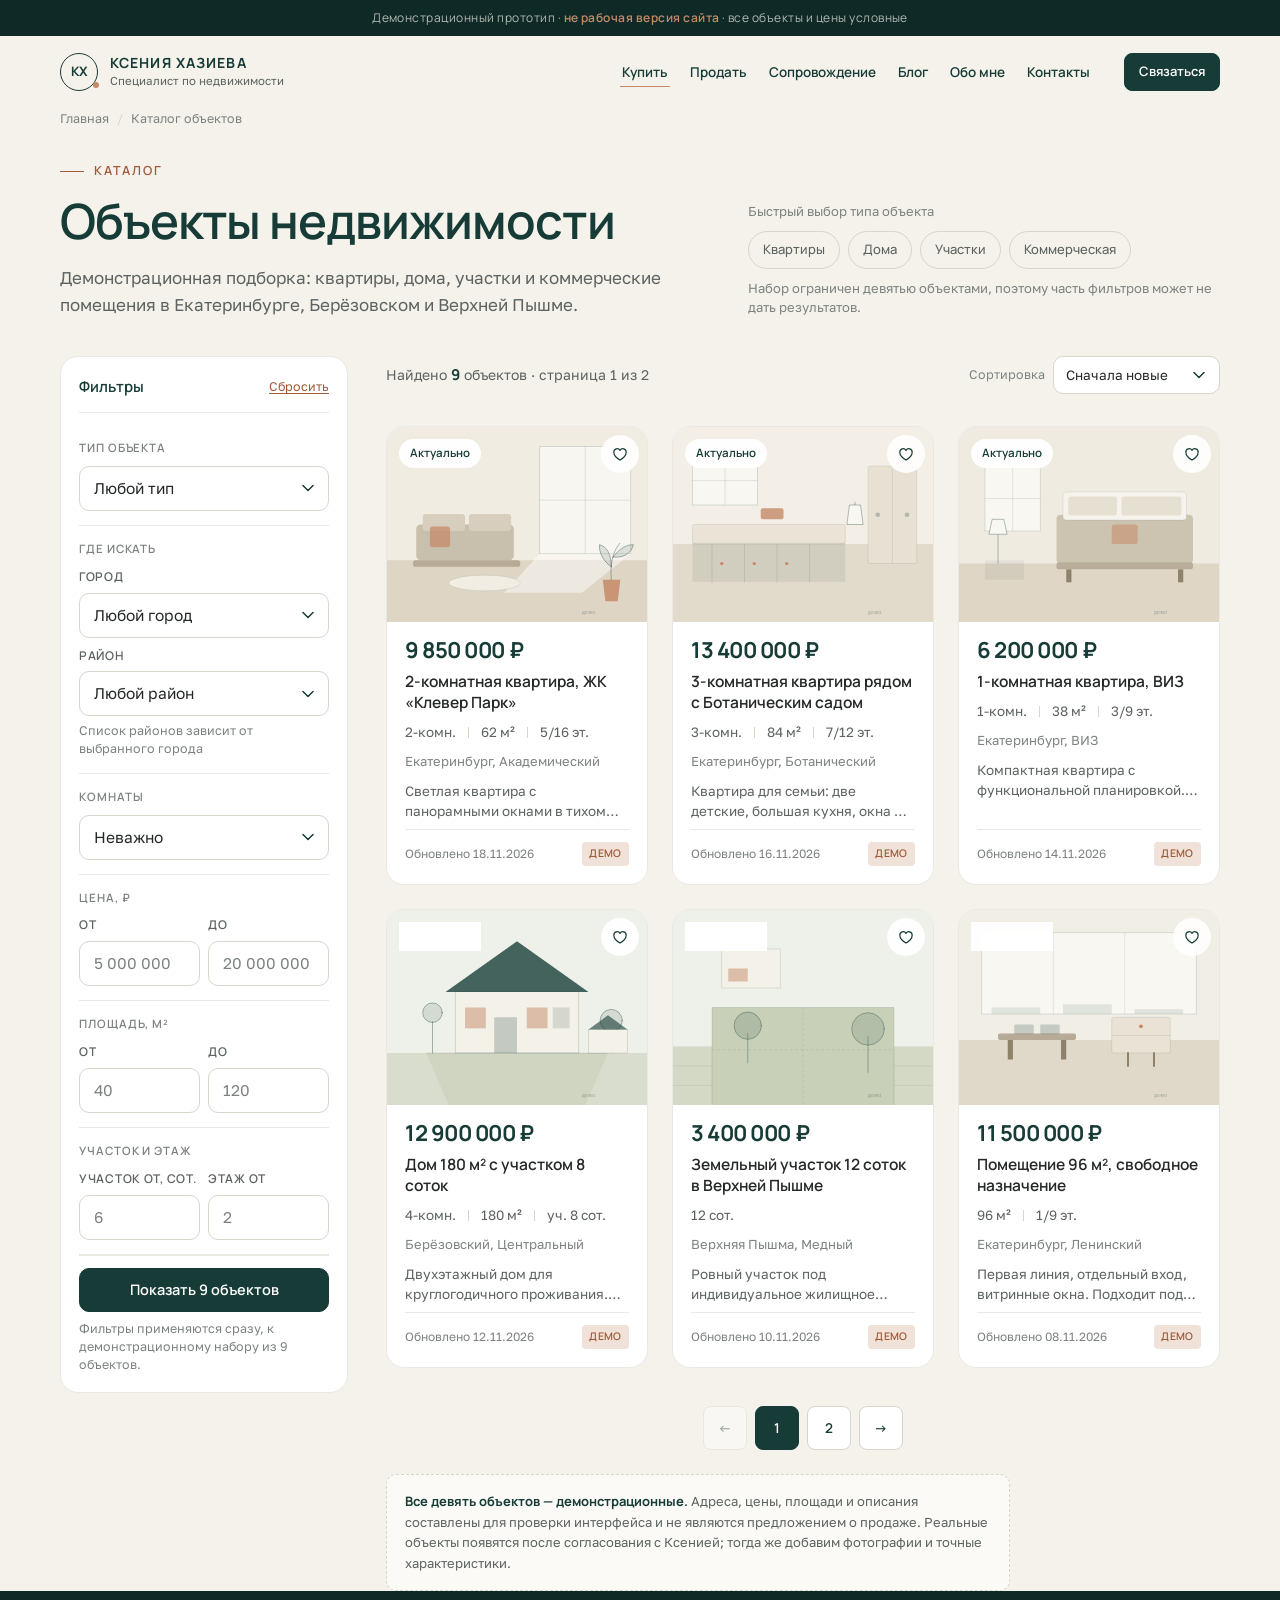
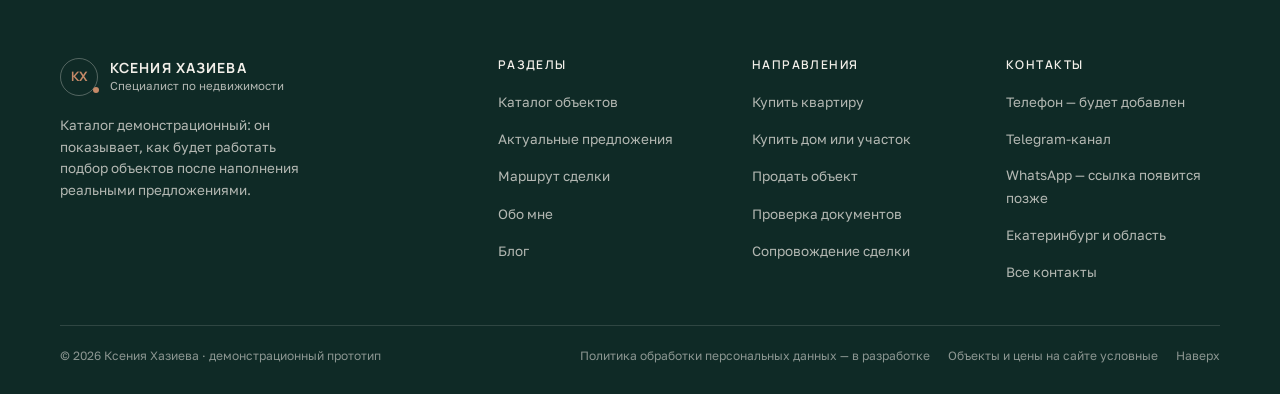
==== commit b8855573: "Telegram: живая лента канала @hazieva_realty на главной - scripts/fetch-telegram.ps1 + scripts/teleg" ====
--- a/prototype/catalog.html
+++ b/prototype/catalog.html
@@ -296,7 +296,10 @@
           <p class="footer__title">Контакты</p>
           <ul class="footer__list">
             <li><span>Телефон — будет добавлен</span></li>
-            <li><span>Telegram — ссылка появится позже</span></li>
+            <li>
+              <span data-tg-fallback>Telegram — ссылка появится позже</span>
+              <a data-tg-link href="https://t.me/" target="_blank" rel="noopener" hidden>Telegram-канал</a>
+            </li>
             <li><span>WhatsApp — ссылка появится позже</span></li>
             <li><span>Екатеринбург и область</span></li>
             <li><a href="index.html#contacts">Все контакты</a></li>
@@ -405,6 +408,7 @@
   <div class="toast" id="toast" role="status" aria-live="polite"></div>
 
   <script src="assets/js/data.js" defer></script>
+  <script src="assets/js/telegram-data.js" defer></script>
   <script src="assets/js/icons.js" defer></script>
   <script src="assets/js/app.js" defer></script>
 </body>
--- a/prototype/assets/css/site.css
+++ b/prototype/assets/css/site.css
@@ -733,8 +733,17 @@
 .step.is-active .step__title { text-decoration: underline; text-decoration-color: var(--c-terracotta); text-underline-offset: 5px; text-decoration-thickness: 1px; }
 .step:focus-visible::before { box-shadow: 0 0 0 3px var(--c-milk), 0 0 0 4px var(--c-terracotta-ink); }
 
+/* Оболочка карточки этапа: стрелки листания стоят по бокам от неё */
+.route-shell {
+  margin-top: clamp(24px, 2.6vw, 36px);
+  display: grid;
+  grid-template-columns: auto minmax(0, 1fr) auto;
+  grid-template-areas: "prev detail next";
+  align-items: center;
+  gap: clamp(10px, 1.1vw, 18px);
+}
 .route-detail {
-  margin-top: clamp(24px, 2.6vw, 36px);
+  grid-area: detail;
   border: 1px solid var(--c-line);
   border-left: 2px solid var(--c-terracotta);
   border-radius: var(--r-sm);
@@ -761,6 +770,50 @@
   line-height: 1.3;
   margin-top: 6px;
 }
+
+/* Шапка карточки: строка «Шаг 03 · Оформление» слева, иконка этапа справа */
+.route-detail__head {
+  display: flex;
+  flex-wrap: wrap;
+  align-items: center;
+  justify-content: space-between;
+  gap: var(--sp-3) var(--sp-4);
+}
+.route-detail__head-text { flex: 1 1 180px; min-width: 0; }
+.route-detail__icon {
+  flex: none;
+  margin-left: auto;
+  width: 100px; height: 100px;
+  display: grid; place-items: center;
+  border: 1px solid var(--c-line-strong);
+  border-radius: var(--r-sm);
+  background: var(--c-milk);
+  color: var(--c-green-800);
+}
+.route-detail__icon[hidden] { display: none; }
+.route-detail__icon svg,
+.route-detail__icon img { width: 50px; height: 50px; }
+.route-detail__icon img { object-fit: contain; }
+/* Стрелки «назад / вперёд» по бокам карточки этапа */
+.route__arrow {
+  width: var(--tap);
+  height: var(--tap);
+  display: grid;
+  place-items: center;
+  border: 1px solid var(--c-line-strong);
+  border-radius: 50%;
+  background: var(--c-white);
+  color: var(--c-green-800);
+  transition: border-color var(--dur-fast) var(--ease), color var(--dur-fast) var(--ease),
+              transform var(--dur-fast) var(--ease);
+}
+.route__arrow--prev { grid-area: prev; justify-self: start; }
+.route__arrow--next { grid-area: next; justify-self: end; }
+.route__arrow svg { width: 18px; height: 18px; }
+.route__arrow:hover { border-color: var(--c-terracotta); color: var(--c-terracotta-ink); }
+.route__arrow:active { transform: translateY(1px); }
+/* Глобальный :focus-visible ставит радиус 4px — у круглой кнопки возвращаем круг */
+.route__arrow:focus-visible { border-radius: 50%; }
 .route-detail__list { display: grid; gap: 8px; }
 .route-detail__list li {
   display: flex;
@@ -981,6 +1034,42 @@
   border-top: 1px solid var(--c-line);
   font-size: 12px; color: var(--c-text-soft);
 }
+
+/* Лента реальных постов канала: данные готовит scripts/fetch-telegram.ps1
+   и складывает в assets/js/telegram-data.js. Пока канал не подключён,
+   здесь остаётся одна карточка-пример из разметки выше. */
+.tg-feed {
+  display: flex; flex-direction: column; gap: var(--sp-4);
+  justify-self: start;
+  width: 100%; max-width: 460px;
+  min-width: 0;
+}
+.tg-feed .tg-post { max-width: none; justify-self: stretch; }
+.tg-post__avatar--photo { padding: 0; overflow: hidden; background: var(--c-surface); }
+.tg-post__avatar img {
+  width: 100%; height: 100%;
+  object-fit: cover; display: block;
+}
+.tg-post__text { overflow-wrap: anywhere; }
+.tg-post__text a {
+  color: var(--c-terracotta-ink);
+  text-decoration: underline;
+  text-underline-offset: 2px;
+}
+.tg-post__text a:hover { color: var(--c-green-800); }
+.tg-post__media img {
+  width: 100%; max-height: 300px;
+  object-fit: cover; display: block;
+}
+.tg-post__foot { flex-wrap: wrap; justify-content: space-between; }
+.tg-post__more {
+  font-weight: 600;
+  color: var(--c-terracotta-ink);
+}
+.tg-post__more:hover { color: var(--c-green-800); }
+/* .btn и .tag задают display, поэтому атрибут hidden сам по себе их не скрывает. */
+[data-tg-fallback][hidden],
+[data-tg-link][hidden] { display: none !important; }
 
 /* ---------- Финальный CTA ---------- */
 .cta {
@@ -1394,6 +1483,15 @@
   .tg-wrap { grid-template-columns: minmax(0, 1fr); }
   .cta__inner { grid-template-columns: minmax(0, 1fr); }
   .cta__actions { justify-content: flex-start; }
+  /* На узких экранах стрелки уходят под карточку: «назад» слева, «вперёд» справа */
+  .route-shell {
+    grid-template-columns: auto auto;
+    grid-template-areas:
+      "detail detail"
+      "prev next";
+    justify-content: space-between;
+    row-gap: 16px;
+  }
   .route-detail { grid-template-columns: minmax(0, 1fr); }
 }
 
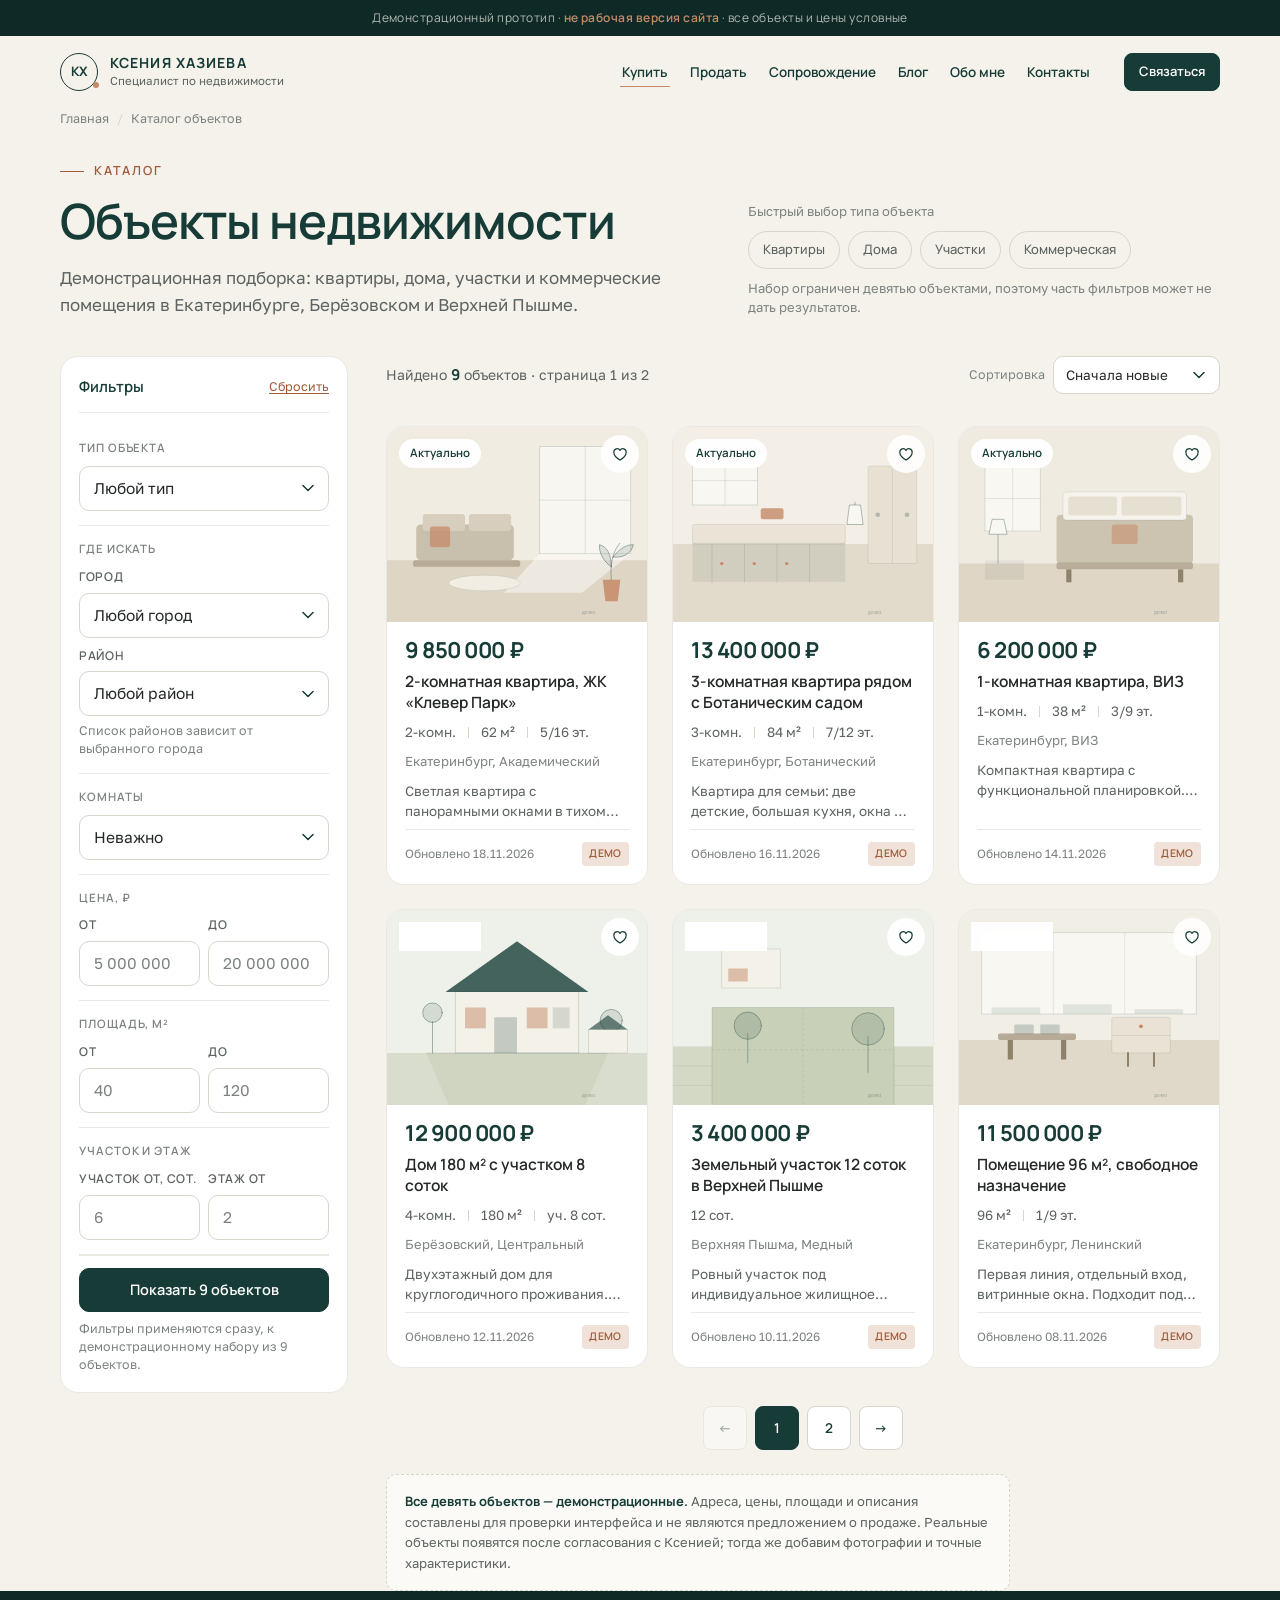
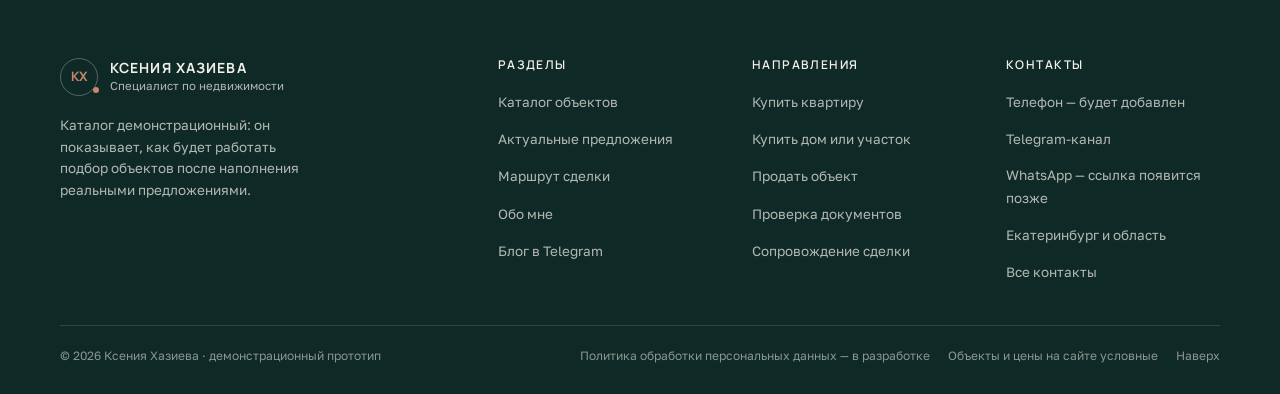
==== commit 05cb6f39: "Страница «Все посты»: полная лента Telegram и кнопка «Все новости» на главной" ====
--- a/prototype/catalog.html
+++ b/prototype/catalog.html
@@ -34,7 +34,7 @@
         <a class="nav__link" href="catalog.html" aria-current="page">Купить</a>
         <a class="nav__link" href="index.html#sell">Продать</a>
         <a class="nav__link" href="index.html#route">Сопровождение</a>
-        <a class="nav__link" href="index.html#blog">Блог</a>
+        <a class="nav__link" href="telegram.html">Блог</a>
         <a class="nav__link" href="index.html#about">Обо мне</a>
         <a class="nav__link" href="index.html#contacts">Контакты</a>
       </nav>
@@ -277,7 +277,7 @@
             <li><a href="index.html#actual">Актуальные предложения</a></li>
             <li><a href="index.html#route">Маршрут сделки</a></li>
             <li><a href="index.html#about">Обо мне</a></li>
-            <li><a href="index.html#blog">Блог</a></li>
+            <li><a href="telegram.html">Блог в Telegram</a></li>
           </ul>
         </div>
 
@@ -336,7 +336,7 @@
       <a class="drawer__link" href="catalog.html" aria-current="page">Купить</a>
       <a class="drawer__link" href="index.html#sell">Продать</a>
       <a class="drawer__link" href="index.html#route">Сопровождение</a>
-      <a class="drawer__link" href="index.html#blog">Блог</a>
+      <a class="drawer__link" href="telegram.html">Блог</a>
       <a class="drawer__link" href="index.html#about">Обо мне</a>
       <a class="drawer__link" href="index.html#contacts">Контакты</a>
     </nav>
--- a/prototype/assets/css/site.css
+++ b/prototype/assets/css/site.css
@@ -1070,6 +1070,66 @@
 /* .btn и .tag задают display, поэтому атрибут hidden сам по себе их не скрывает. */
 [data-tg-fallback][hidden],
 [data-tg-link][hidden] { display: none !important; }
+
+/* ---------- Страница «Все посты» (telegram.html) ---------- */
+/* На главной лента — колонка шириной 460px; на отдельной странице тот же
+   компонент раскладывается сеткой на всю ширину контейнера. */
+.tg-feed--grid {
+  display: grid;
+  grid-template-columns: repeat(2, minmax(0, 1fr));
+  gap: var(--sp-5);
+  align-items: start;
+  max-width: none;
+  justify-self: stretch;
+}
+.tg-feed--grid .tg-post { max-width: none; justify-self: stretch; }
+.tg-feed--grid .tg-post__media img { max-height: 340px; }
+
+/* Кнопка «Все новости» под лентой на главной */
+.tg-col { display: grid; gap: var(--sp-4); justify-items: start; min-width: 0; }
+.tg-col .tg-feed { justify-self: stretch; }
+.tg-more {
+  display: flex;
+  flex-wrap: wrap;
+  align-items: center;
+  gap: 10px 18px;
+  width: 100%;
+  max-width: 460px;
+}
+.tg-more p { max-width: 30ch; }
+.tg-more[hidden] { display: none !important; }
+
+/* Карточка канала на странице со всеми постами */
+.tg-profile {
+  display: flex;
+  align-items: center;
+  gap: 14px;
+  width: 100%;
+  background: var(--c-white);
+  border: 1px solid var(--c-line);
+  border-radius: var(--r-lg);
+  padding: 14px 16px;
+  box-shadow: var(--shadow-float);
+}
+.tg-profile[hidden] { display: none !important; }
+.tg-profile__avatar {
+  flex: none;
+  width: 48px; height: 48px;
+  border-radius: 50%;
+  overflow: hidden;
+  display: grid; place-items: center;
+  background: var(--c-green-800); color: var(--c-terracotta);
+  font-family: var(--font-display); font-size: 14px; font-weight: 700;
+}
+.tg-profile__avatar img { width: 100%; height: 100%; object-fit: cover; display: block; }
+.tg-profile__body { min-width: 0; }
+.tg-profile__name {
+  font-family: var(--font-display);
+  font-size: 14.5px;
+  font-weight: 600;
+  color: var(--c-green-800);
+}
+.tg-profile__meta { font-size: 12px; color: var(--c-text-soft); }
 
 /* ---------- Финальный CTA ---------- */
 .cta {
@@ -1497,6 +1557,8 @@
 
 @media (max-width: 860px) {
   :root { --fs-body: 16px; }
+  /* На телефоне и планшете лента всех постов — в одну колонку */
+  .tg-feed--grid { grid-template-columns: minmax(0, 1fr); }
   .grid--4 { grid-template-columns: repeat(2, minmax(0, 1fr)); }
   .grid--3 { grid-template-columns: repeat(2, minmax(0, 1fr)); }
   .route { grid-template-columns: repeat(2, minmax(0, 1fr)); gap: 20px 16px; padding-top: 0; }
